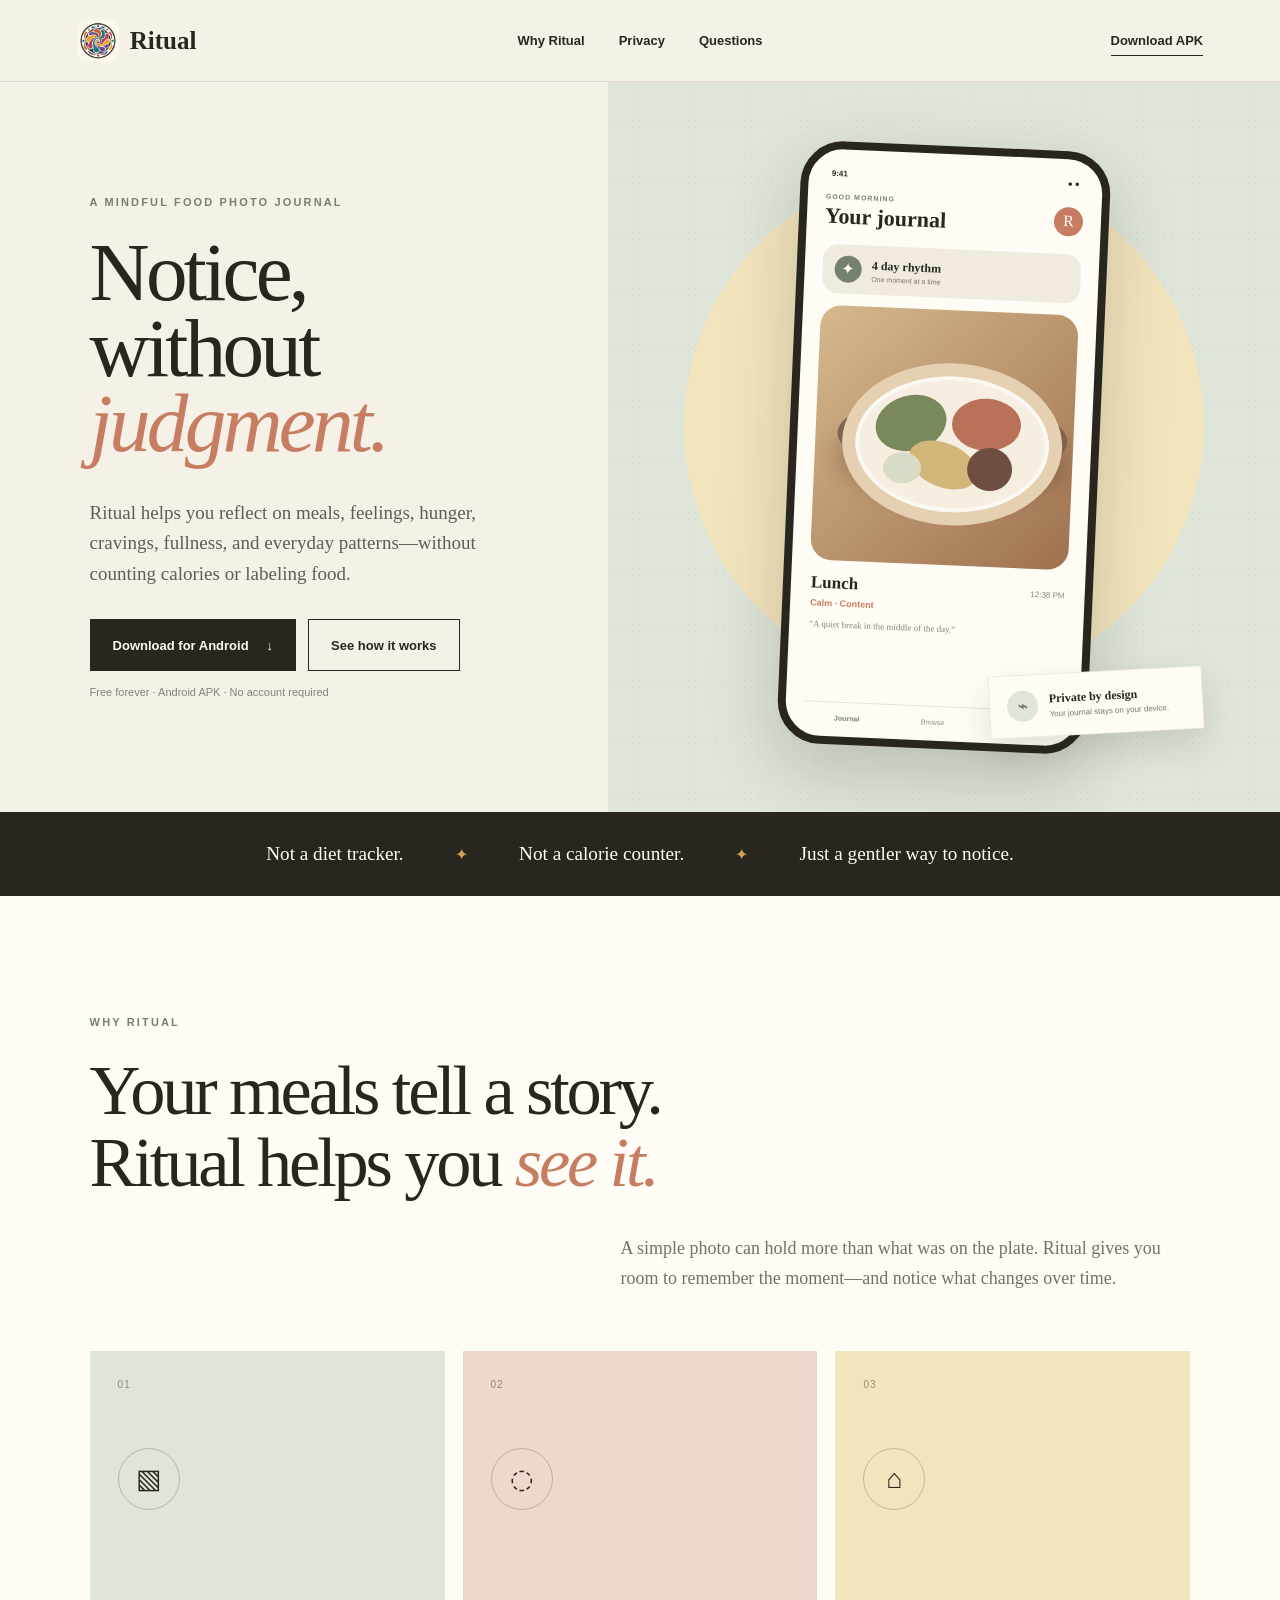
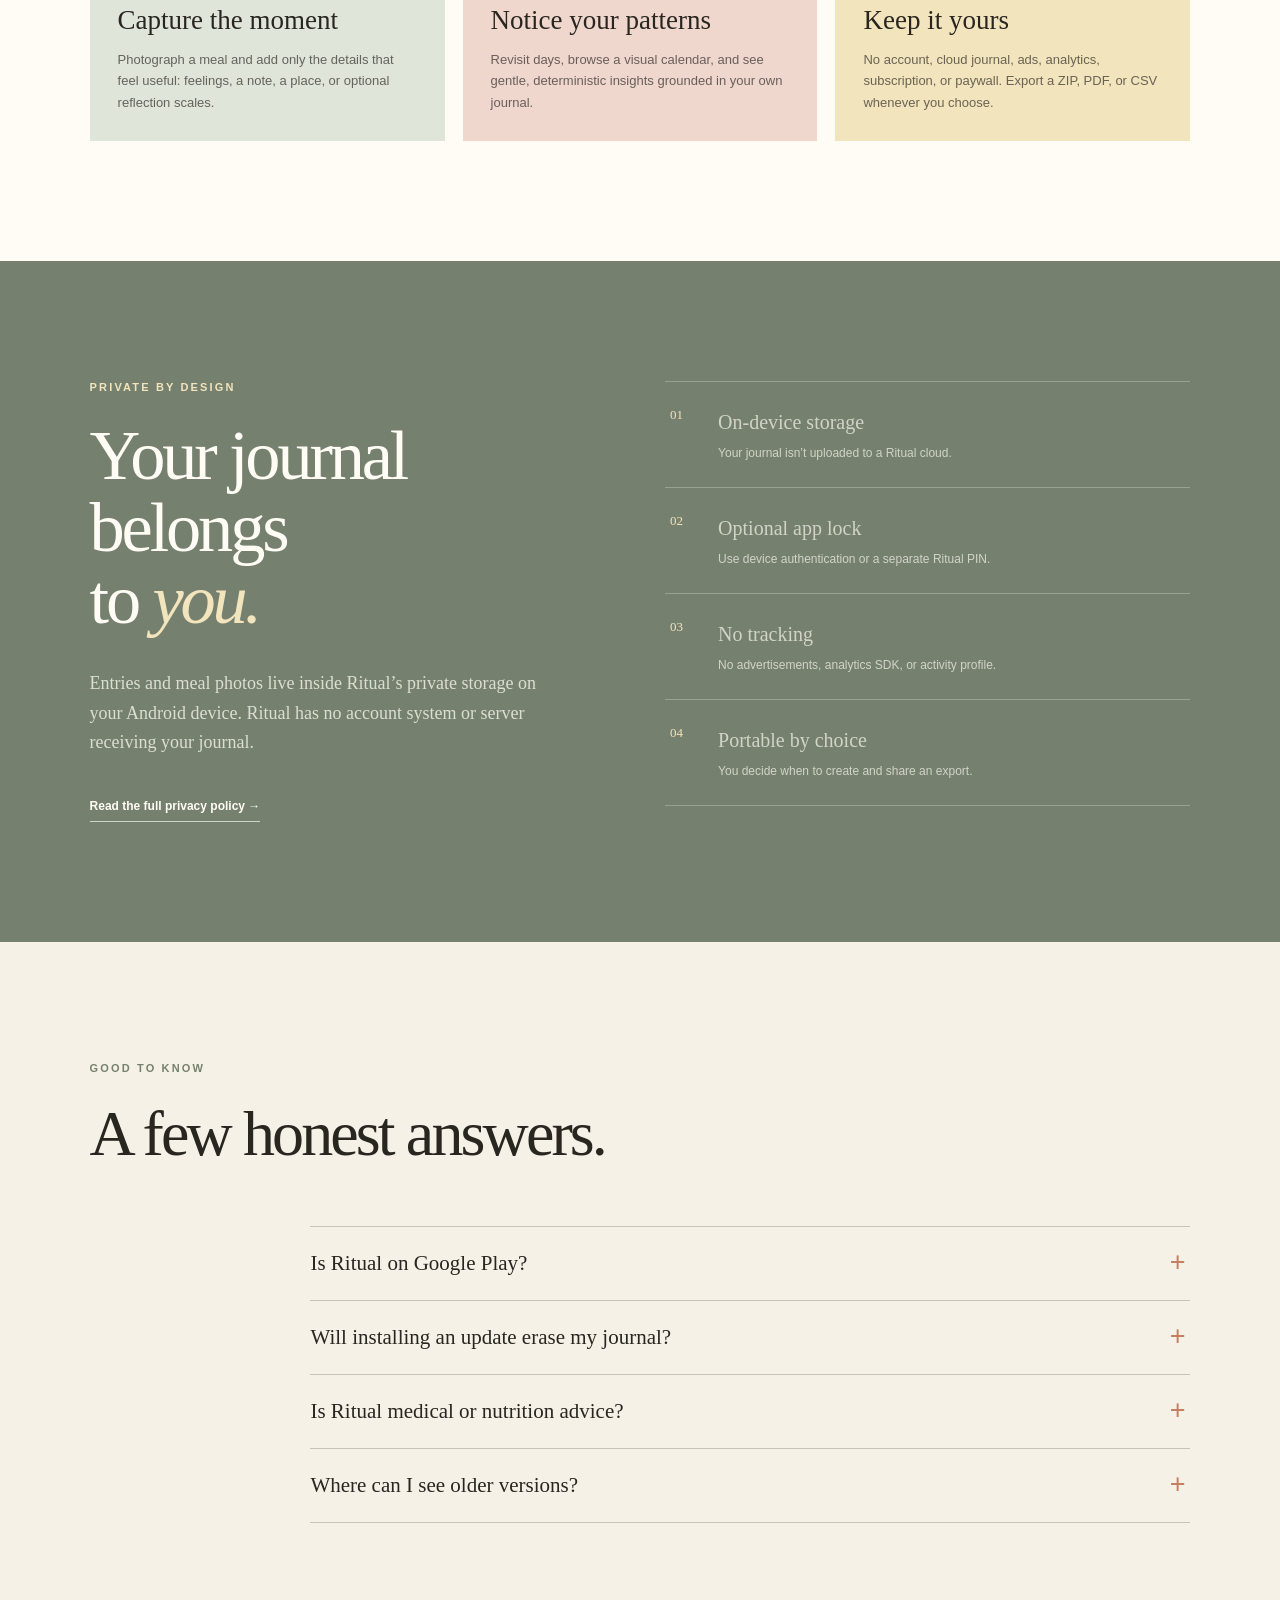
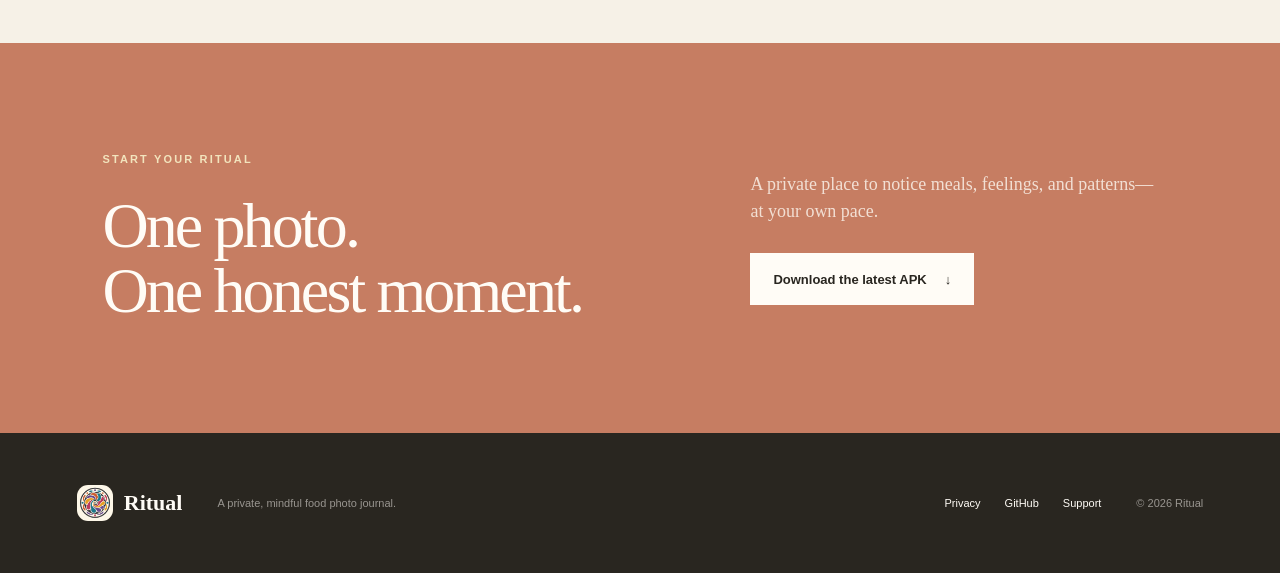
==== web/index.html @ 2315e770 "added wesbite - ok for now (could use some TLC). Also fixed github actions workflow for releases. We" ====
<!doctype html>
<html lang="en">
  <head>
    <meta charset="utf-8" />
    <meta name="viewport" content="width=device-width, initial-scale=1" />
    <meta name="theme-color" content="#f6f1e7" />
    <meta
      name="description"
      content="Ritual is a private, mindful food photo journal for Android. Notice meals, feelings, and patterns without calories or judgment."
    />
    <meta property="og:type" content="website" />
    <meta property="og:title" content="Ritual — Notice, without judgment" />
    <meta
      property="og:description"
      content="A private food photo journal for Android. Your journal stays on your device."
    />
    <meta property="og:url" content="https://ritualapp.nishkamk.com/" />
    <meta property="og:image" content="https://ritualapp.nishkamk.com/assets/ritual-social-card.png" />
    <meta property="og:image:width" content="1200" />
    <meta property="og:image:height" content="630" />
    <meta name="twitter:card" content="summary_large_image" />
    <link rel="canonical" href="https://ritualapp.nishkamk.com/" />
    <link rel="icon" href="assets/ritual-logo.png" />
    <link rel="stylesheet" href="styles.css" />
    <title>Ritual — A private food photo journal</title>
  </head>
  <body>
    <header class="site-header">
      <a class="brand" href="#top" aria-label="Ritual home">
        <img src="assets/ritual-logo.png" alt="" width="42" height="42" />
        <span>Ritual</span>
      </a>
      <nav aria-label="Main navigation">
        <a href="#why-ritual">Why Ritual</a>
        <a href="#privacy">Privacy</a>
        <a href="#questions">Questions</a>
      </nav>
      <a class="header-download" href="https://github.com/ScoutorcusA/ritual-app/releases/download/ritual-latest/ritual-latest.apk">Download APK</a>
    </header>

    <main id="top">
      <section class="hero">
        <div class="hero-copy">
          <p class="eyebrow">A mindful food photo journal</p>
          <h1>Notice, without<br /><em>judgment.</em></h1>
          <p class="hero-intro">
            Ritual helps you reflect on meals, feelings, hunger, cravings, fullness,
            and everyday patterns—without counting calories or labeling food.
          </p>
          <div class="hero-actions">
            <a class="button button-primary" href="https://github.com/ScoutorcusA/ritual-app/releases/download/ritual-latest/ritual-latest.apk">
              Download for Android <span aria-hidden="true">↓</span>
            </a>
            <a class="button button-secondary" href="#why-ritual">See how it works</a>
          </div>
          <p class="download-note">Free forever · Android APK · No account required</p>
        </div>

        <div class="hero-visual" aria-label="A preview of the Ritual food journal">
          <div class="sun-disc" aria-hidden="true"></div>
          <div class="phone">
            <div class="phone-top"><span>9:41</span><span>● ●</span></div>
            <div class="phone-heading">
              <div><small>GOOD MORNING</small><strong>Your journal</strong></div>
              <div class="avatar">R</div>
            </div>
            <div class="streak-card">
              <span class="leaf" aria-hidden="true">✦</span>
              <div><strong>4 day rhythm</strong><small>One moment at a time</small></div>
            </div>
            <div class="meal-photo" role="img" aria-label="A colorful bowl of food">
              <span class="bowl"></span>
              <span class="food food-one"></span>
              <span class="food food-two"></span>
              <span class="food food-three"></span>
              <span class="food food-four"></span>
              <span class="food food-five"></span>
            </div>
            <div class="entry-copy">
              <div><strong>Lunch</strong><span>12:38 PM</span></div>
              <p>Calm · Content</p>
              <small>“A quiet break in the middle of the day.”</small>
            </div>
            <div class="phone-tabs"><span>Journal</span><span>Browse</span><span>Insights</span></div>
          </div>
          <aside class="privacy-note">
            <span aria-hidden="true">⌁</span>
            <div><strong>Private by design</strong><small>Your journal stays on your device.</small></div>
          </aside>
        </div>
      </section>

      <section class="principle-strip" aria-label="Ritual principles">
        <p>Not a diet tracker.</p>
        <span aria-hidden="true">✦</span>
        <p>Not a calorie counter.</p>
        <span aria-hidden="true">✦</span>
        <p>Just a gentler way to notice.</p>
      </section>

      <section class="section story" id="why-ritual">
        <div class="section-heading">
          <p class="eyebrow">Why Ritual</p>
          <h2>Your meals tell a story.<br />Ritual helps you <em>see it.</em></h2>
        </div>
        <p class="section-lede">
          A simple photo can hold more than what was on the plate. Ritual gives you
          room to remember the moment—and notice what changes over time.
        </p>
        <div class="feature-grid">
          <article class="feature-card feature-sage">
            <span class="feature-number">01</span>
            <div class="feature-icon" aria-hidden="true">▧</div>
            <h3>Capture the moment</h3>
            <p>Photograph a meal and add only the details that feel useful: feelings, a note, a place, or optional reflection scales.</p>
          </article>
          <article class="feature-card feature-clay">
            <span class="feature-number">02</span>
            <div class="feature-icon" aria-hidden="true">◌</div>
            <h3>Notice your patterns</h3>
            <p>Revisit days, browse a visual calendar, and see gentle, deterministic insights grounded in your own journal.</p>
          </article>
          <article class="feature-card feature-honey">
            <span class="feature-number">03</span>
            <div class="feature-icon" aria-hidden="true">⌂</div>
            <h3>Keep it yours</h3>
            <p>No account, cloud journal, ads, analytics, subscription, or paywall. Export a ZIP, PDF, or CSV whenever you choose.</p>
          </article>
        </div>
      </section>

      <section class="section privacy" id="privacy">
        <div class="privacy-copy">
          <p class="eyebrow">Private by design</p>
          <h2>Your journal belongs<br />to <em>you.</em></h2>
          <p>
            Entries and meal photos live inside Ritual’s private storage on your
            Android device. Ritual has no account system or server receiving your journal.
          </p>
          <a class="text-link" href="privacy/">Read the full privacy policy <span aria-hidden="true">→</span></a>
        </div>
        <div class="privacy-list">
          <div><span aria-hidden="true">01</span><p><strong>On-device storage</strong>Your journal isn’t uploaded to a Ritual cloud.</p></div>
          <div><span aria-hidden="true">02</span><p><strong>Optional app lock</strong>Use device authentication or a separate Ritual PIN.</p></div>
          <div><span aria-hidden="true">03</span><p><strong>No tracking</strong>No advertisements, analytics SDK, or activity profile.</p></div>
          <div><span aria-hidden="true">04</span><p><strong>Portable by choice</strong>You decide when to create and share an export.</p></div>
        </div>
      </section>

      <section class="section questions" id="questions">
        <div class="section-heading compact">
          <p class="eyebrow">Good to know</p>
          <h2>A few honest answers.</h2>
        </div>
        <div class="faq-list">
          <details>
            <summary>Is Ritual on Google Play?</summary>
            <p>Not yet. Ritual is in active development and currently installs as an Android APK. Your phone may ask you to allow installation from your browser or file manager.</p>
          </details>
          <details>
            <summary>Will installing an update erase my journal?</summary>
            <p>No, as long as the APK is signed with the same Ritual signing key and has a newer build number. Exporting a ZIP before an update is still a sensible backup.</p>
          </details>
          <details>
            <summary>Is Ritual medical or nutrition advice?</summary>
            <p>No. Ritual is a personal reflection tool, not a medical device, and its summaries are not medical advice.</p>
          </details>
          <details>
            <summary>Where can I see older versions?</summary>
            <p>Permanent versioned builds are kept on the <a href="https://github.com/ScoutorcusA/ritual-app/releases">GitHub releases page</a>. The main download button always points to the newest build.</p>
          </details>
        </div>
      </section>

      <section class="download-panel">
        <div>
          <p class="eyebrow">Start your Ritual</p>
          <h2>One photo.<br />One honest moment.</h2>
        </div>
        <div>
          <p>A private place to notice meals, feelings, and patterns—at your own pace.</p>
          <a class="button button-light" href="https://github.com/ScoutorcusA/ritual-app/releases/download/ritual-latest/ritual-latest.apk">Download the latest APK <span aria-hidden="true">↓</span></a>
        </div>
      </section>
    </main>

    <footer>
      <a class="brand" href="#top"><img src="assets/ritual-logo.png" alt="" width="36" height="36" /><span>Ritual</span></a>
      <p>A private, mindful food photo journal.</p>
      <div><a href="privacy/">Privacy</a><a href="https://github.com/ScoutorcusA/ritual-app">GitHub</a><a href="https://github.com/ScoutorcusA/ritual-app/issues">Support</a></div>
      <small>© <span id="year">2026</span> Ritual</small>
    </footer>

    <script src="script.js"></script>
  </body>
</html>
---- web/styles.css ----
:root {
  color-scheme: light;
  --cream: #f6f1e7;
  --paper: #fffcf6;
  --ink: #292620;
  --sage: #75816e;
  --sage-light: #dfe5d8;
  --clay: #c67d62;
  --clay-light: #efd7ce;
  --honey: #d2a24d;
  --honey-light: #f2e4bd;
  --mist: #e7e2d8;
  --serif: Georgia, "Times New Roman", serif;
  --sans: Inter, ui-sans-serif, -apple-system, BlinkMacSystemFont, "Segoe UI", sans-serif;
}

* { box-sizing: border-box; }
html { scroll-behavior: smooth; }
body { margin: 0; color: var(--ink); background: var(--cream); font-family: var(--sans); -webkit-font-smoothing: antialiased; }
a { color: inherit; text-decoration: none; }
img { display: block; max-width: 100%; }
button, summary { font: inherit; }

.site-header { height: 82px; padding: 0 clamp(24px, 6vw, 92px); display: grid; grid-template-columns: 1fr auto 1fr; align-items: center; border-bottom: 1px solid rgba(41, 38, 32, .12); position: relative; z-index: 5; }
.brand { display: inline-flex; align-items: center; gap: 11px; font-family: var(--serif); font-weight: 700; font-size: 25px; width: fit-content; }
.brand img { border-radius: 11px; }
nav { display: flex; align-items: center; gap: 34px; font-size: 13px; font-weight: 650; }
nav a, footer a, .text-link { transition: opacity .2s ease; }
nav a:hover, footer a:hover, .text-link:hover { opacity: .58; }
.header-download { justify-self: end; border-bottom: 1px solid var(--ink); padding: 7px 0; font-size: 13px; font-weight: 750; }

.hero { min-height: 730px; display: grid; grid-template-columns: minmax(0, .95fr) minmax(440px, 1.05fr); align-items: center; overflow: hidden; }
.hero-copy { padding: 85px clamp(30px, 7vw, 108px); }
.eyebrow { margin: 0 0 26px; color: var(--sage); font-size: 11px; line-height: 1.2; font-weight: 800; letter-spacing: 2.15px; text-transform: uppercase; }
h1, h2 { font-family: var(--serif); font-weight: 400; letter-spacing: -.045em; margin: 0; }
h1 { max-width: 650px; font-size: clamp(66px, 6.5vw, 104px); line-height: .91; }
h1 em, h2 em { color: var(--clay); font-weight: 400; }
.hero-intro { max-width: 565px; margin: 36px 0 30px; color: rgba(41, 38, 32, .73); font-family: var(--serif); font-size: 19px; line-height: 1.6; }
.hero-actions { display: flex; gap: 12px; flex-wrap: wrap; }
.button { min-height: 52px; padding: 0 22px; border: 1px solid var(--ink); display: inline-flex; align-items: center; justify-content: center; gap: 18px; font-size: 13px; font-weight: 750; transition: transform .2s ease, background .2s ease; }
.button:hover { transform: translateY(-2px); }
.button-primary { background: var(--ink); color: var(--paper); }
.button-secondary { background: transparent; }
.download-note { margin: 15px 0 0; color: rgba(41, 38, 32, .55); font-size: 11px; }

.hero-visual { min-height: 730px; height: 100%; position: relative; display: grid; place-items: center; background: var(--sage-light); overflow: hidden; }
.hero-visual::before { content: ""; position: absolute; inset: 0; opacity: .2; background-image: radial-gradient(rgba(41,38,32,.4) .55px, transparent .7px); background-size: 7px 7px; }
.sun-disc { position: absolute; width: 520px; aspect-ratio: 1; border-radius: 50%; background: var(--honey-light); top: 84px; left: 50%; transform: translateX(-50%); }
.phone { position: relative; z-index: 1; width: 310px; min-height: 603px; background: var(--paper); border: 8px solid var(--ink); border-radius: 43px; padding: 20px 18px 18px; box-shadow: 0 25px 70px rgba(41,38,32,.2); transform: rotate(2.5deg); }
.phone-top { display: flex; justify-content: space-between; padding: 0 5px 15px; font-size: 8px; font-weight: 800; }
.phone-heading { display: flex; align-items: center; justify-content: space-between; }
.phone-heading small { display: block; color: var(--sage); font-size: 7px; font-weight: 800; letter-spacing: 1px; }
.phone-heading strong { display: block; margin-top: 3px; font-family: var(--serif); font-size: 22px; }
.avatar { width: 29px; height: 29px; display: grid; place-items: center; border-radius: 50%; color: var(--paper); background: var(--clay); font-family: var(--serif); }
.streak-card { margin: 15px 0 12px; padding: 11px 12px; display: flex; gap: 10px; align-items: center; border-radius: 15px; background: #f0eadf; }
.streak-card .leaf { width: 27px; height: 27px; display: grid; place-items: center; color: var(--paper); background: var(--sage); border-radius: 50%; }
.streak-card strong, .streak-card small { display: block; }
.streak-card strong { font-family: var(--serif); font-size: 12px; }
.streak-card small { margin-top: 2px; color: rgba(41,38,32,.6); font-size: 7px; }
.meal-photo { height: 255px; position: relative; overflow: hidden; border-radius: 21px; background: linear-gradient(135deg, #d6b98d, #9f714f); }
.meal-photo::before { content: ""; position: absolute; width: 230px; height: 80px; left: 22px; top: 87px; border-radius: 50%; box-shadow: 0 22px 22px rgba(62,34,22,.28); background: #7f634d; }
.bowl { position: absolute; width: 220px; height: 162px; left: 27px; top: 53px; border-radius: 50%; background: #f6eee0; border: 13px solid #e5d1b2; box-shadow: inset 0 0 0 4px rgba(255,255,255,.6); }
.food { position: absolute; z-index: 2; border-radius: 50%; filter: saturate(.8); }
.food-one { width: 72px; height: 55px; left: 59px; top: 87px; background: #778b51; transform: rotate(-18deg); }
.food-two { width: 69px; height: 52px; left: 136px; top: 87px; background: #c86e4f; }
.food-three { width: 72px; height: 44px; left: 93px; top: 133px; background: #d9b66a; transform: rotate(20deg); }
.food-four { width: 45px; height: 43px; left: 153px; top: 136px; background: #744d3e; }
.food-five { width: 38px; height: 31px; left: 69px; top: 144px; background: #d8dcc1; }
.entry-copy { padding: 13px 2px; }
.entry-copy div { display: flex; justify-content: space-between; align-items: baseline; }
.entry-copy strong { font-family: var(--serif); font-size: 17px; }
.entry-copy span, .entry-copy small { color: rgba(41,38,32,.56); font-size: 8px; }
.entry-copy p { margin: 5px 0; color: var(--clay); font-size: 9px; font-weight: 700; }
.entry-copy small { font-family: var(--serif); font-size: 9px; }
.phone-tabs { position: absolute; bottom: 15px; left: 18px; right: 18px; padding-top: 12px; display: flex; justify-content: space-around; border-top: 1px solid var(--mist); color: rgba(41,38,32,.52); font-size: 7px; }
.phone-tabs span:first-child { color: var(--sage); font-weight: 800; }
.privacy-note { position: absolute; z-index: 2; right: clamp(16px, 6vw, 100px); bottom: 78px; width: 214px; padding: 15px 17px; display: flex; align-items: center; gap: 11px; background: var(--paper); border: 1px solid rgba(41,38,32,.08); box-shadow: 0 15px 34px rgba(41,38,32,.13); transform: rotate(-3deg); }
.privacy-note > span { width: 31px; height: 31px; display: grid; place-items: center; border-radius: 50%; background: var(--sage-light); color: var(--sage); font-weight: 900; }
.privacy-note strong, .privacy-note small { display: block; }
.privacy-note strong { font-family: var(--serif); font-size: 12px; }
.privacy-note small { margin-top: 3px; color: rgba(41,38,32,.62); font-size: 8px; }

.principle-strip { min-height: 84px; padding: 18px 5vw; display: flex; align-items: center; justify-content: center; gap: clamp(18px, 4vw, 62px); background: var(--ink); color: var(--paper); text-align: center; }
.principle-strip p { margin: 0; font-family: var(--serif); font-size: clamp(15px, 1.5vw, 21px); }
.principle-strip span { color: var(--honey); }
.section { padding: 120px clamp(24px, 7vw, 110px); }
.story { background: var(--paper); }
.section-heading { max-width: 890px; }
h2 { font-size: clamp(48px, 5.5vw, 79px); line-height: 1.02; }
.section-lede { max-width: 570px; margin: 35px 0 58px auto; color: rgba(41,38,32,.65); font-family: var(--serif); font-size: 18px; line-height: 1.65; }
.feature-grid { display: grid; grid-template-columns: repeat(3, 1fr); gap: 18px; }
.feature-card { min-height: 390px; padding: 28px; display: flex; flex-direction: column; position: relative; }
.feature-sage { background: var(--sage-light); }
.feature-clay { background: var(--clay-light); }
.feature-honey { background: var(--honey-light); }
.feature-number { color: rgba(41,38,32,.45); font-size: 10px; letter-spacing: 1px; }
.feature-icon { width: 62px; height: 62px; margin: 58px 0 auto; display: grid; place-items: center; border: 1px solid rgba(41,38,32,.24); border-radius: 50%; font-family: var(--serif); font-size: 27px; }
.feature-card h3 { margin: 35px 0 13px; font-family: var(--serif); font-size: 27px; font-weight: 400; }
.feature-card p { margin: 0; color: rgba(41,38,32,.68); font-size: 13px; line-height: 1.65; }

.privacy { display: grid; grid-template-columns: .92fr 1.08fr; gap: clamp(60px, 10vw, 160px); align-items: start; background: var(--sage); color: var(--paper); }
.privacy .eyebrow { color: var(--honey-light); }
.privacy h2 em { color: var(--honey-light); }
.privacy-copy > p:not(.eyebrow) { max-width: 490px; margin: 33px 0; color: rgba(255,252,246,.75); font-family: var(--serif); font-size: 18px; line-height: 1.65; }
.text-link { display: inline-block; border-bottom: 1px solid rgba(255,255,255,.65); padding: 8px 0; font-size: 12px; font-weight: 750; }
.privacy-list { border-top: 1px solid rgba(255,255,255,.25); }
.privacy-list > div { padding: 25px 5px; display: grid; grid-template-columns: 48px 1fr; border-bottom: 1px solid rgba(255,255,255,.25); }
.privacy-list span { color: var(--honey-light); font-family: var(--serif); font-size: 13px; }
.privacy-list p, .privacy-list strong { margin: 0; display: block; }
.privacy-list strong { margin-bottom: 7px; font-family: var(--serif); font-size: 20px; font-weight: 400; }
.privacy-list p { color: rgba(255,252,246,.67); font-size: 12px; line-height: 1.5; }

.questions { background: var(--cream); }
.compact h2 { font-size: clamp(48px, 5vw, 68px); }
.faq-list { max-width: 880px; margin: 60px 0 0 auto; border-top: 1px solid rgba(41,38,32,.22); }
details { border-bottom: 1px solid rgba(41,38,32,.22); }
summary { padding: 24px 42px 24px 0; position: relative; list-style: none; cursor: pointer; font-family: var(--serif); font-size: 21px; }
summary::-webkit-details-marker { display: none; }
summary::after { content: "+"; position: absolute; right: 5px; top: 20px; color: var(--clay); font-family: var(--sans); font-size: 27px; font-weight: 300; }
details[open] summary::after { content: "−"; }
details p { max-width: 720px; margin: -7px 0 25px; color: rgba(41,38,32,.66); font-size: 14px; line-height: 1.7; }
details p a { border-bottom: 1px solid currentColor; }
.download-panel { min-height: 390px; padding: 80px clamp(24px, 8vw, 125px); display: grid; grid-template-columns: 1.15fr .85fr; align-items: center; gap: 70px; background: var(--clay); color: var(--paper); }
.download-panel .eyebrow { color: var(--honey-light); }
.download-panel h2 { font-size: clamp(50px, 5vw, 73px); }
.download-panel > div:last-child p { max-width: 410px; margin: 0 0 28px; color: rgba(255,252,246,.77); font-family: var(--serif); font-size: 18px; line-height: 1.5; }
.button-light { color: var(--ink); background: var(--paper); border-color: var(--paper); }
footer { min-height: 140px; padding: 38px clamp(24px, 6vw, 92px); display: grid; grid-template-columns: auto 1fr auto auto; gap: 35px; align-items: center; background: var(--ink); color: var(--paper); }
footer .brand { font-size: 22px; }
footer p, footer small { color: rgba(255,252,246,.52); font-size: 11px; }
footer > div { display: flex; gap: 24px; font-size: 11px; }

.legal-main { background: var(--paper); }
.legal-hero { padding: 95px clamp(24px, 12vw, 190px) 70px; background: var(--sage-light); }
.legal-hero h1 { max-width: 850px; font-size: clamp(56px, 7vw, 92px); }
.legal-hero p:last-child { max-width: 650px; margin: 28px 0 0; font-family: var(--serif); font-size: 18px; line-height: 1.6; color: rgba(41,38,32,.67); }
.legal-content { max-width: 870px; margin: 0 auto; padding: 85px 24px 120px; }
.legal-summary { margin-bottom: 55px; padding: 28px; border-left: 4px solid var(--sage); background: var(--cream); font-family: var(--serif); font-size: 20px; line-height: 1.55; }
.legal-content section { margin: 0 0 42px; }
.legal-content h2 { margin-bottom: 14px; font-family: var(--serif); font-size: 30px; letter-spacing: -.02em; }
.legal-content p, .legal-content li { color: rgba(41,38,32,.75); font-size: 14px; line-height: 1.75; }
.legal-content a { border-bottom: 1px solid currentColor; }
.legal-content li + li { margin-top: 7px; }

@media (max-width: 980px) {
  .site-header { grid-template-columns: 1fr auto; }
  nav { display: none; }
  .hero { grid-template-columns: 1fr; }
  .hero-copy { padding-top: 75px; padding-bottom: 75px; }
  .hero-visual { min-height: 680px; }
  .feature-grid { grid-template-columns: 1fr; }
  .feature-card { min-height: 290px; }
  .feature-icon { margin-top: 35px; }
  .privacy { grid-template-columns: 1fr; }
  .download-panel { grid-template-columns: 1fr; }
  footer { grid-template-columns: 1fr 1fr; }
  footer > div, footer small { justify-self: end; }
}

@media (max-width: 620px) {
  .site-header { height: 70px; padding: 0 18px; }
  .site-header .brand { font-size: 21px; }
  .site-header .brand img { width: 35px; height: 35px; }
  .header-download { font-size: 12px; }
  .hero-copy { padding: 68px 22px 62px; }
  h1 { font-size: 61px; }
  .hero-intro { font-size: 17px; }
  .hero-actions { flex-direction: column; }
  .button { width: 100%; }
  .hero-visual { min-height: 625px; }
  .phone { width: 282px; transform: rotate(1deg) scale(.92); }
  .privacy-note { right: 8px; bottom: 32px; }
  .principle-strip { padding: 24px 12px; gap: 10px; flex-wrap: wrap; }
  .principle-strip p { flex: 1 1 38%; font-size: 14px; }
  .principle-strip p:last-child { flex-basis: 100%; }
  .section { padding: 85px 22px; }
  h2 { font-size: 48px; }
  .section-lede { margin-top: 28px; }
  .feature-card { min-height: 340px; }
  .privacy { gap: 55px; }
  .download-panel { padding: 75px 22px; gap: 40px; }
  footer { padding: 42px 22px; grid-template-columns: 1fr; gap: 18px; }
  footer > div, footer small { justify-self: start; }
  .legal-hero { padding-top: 70px; }
}

@media (prefers-reduced-motion: reduce) {
  html { scroll-behavior: auto; }
  *, *::before, *::after { transition-duration: .01ms !important; }
}
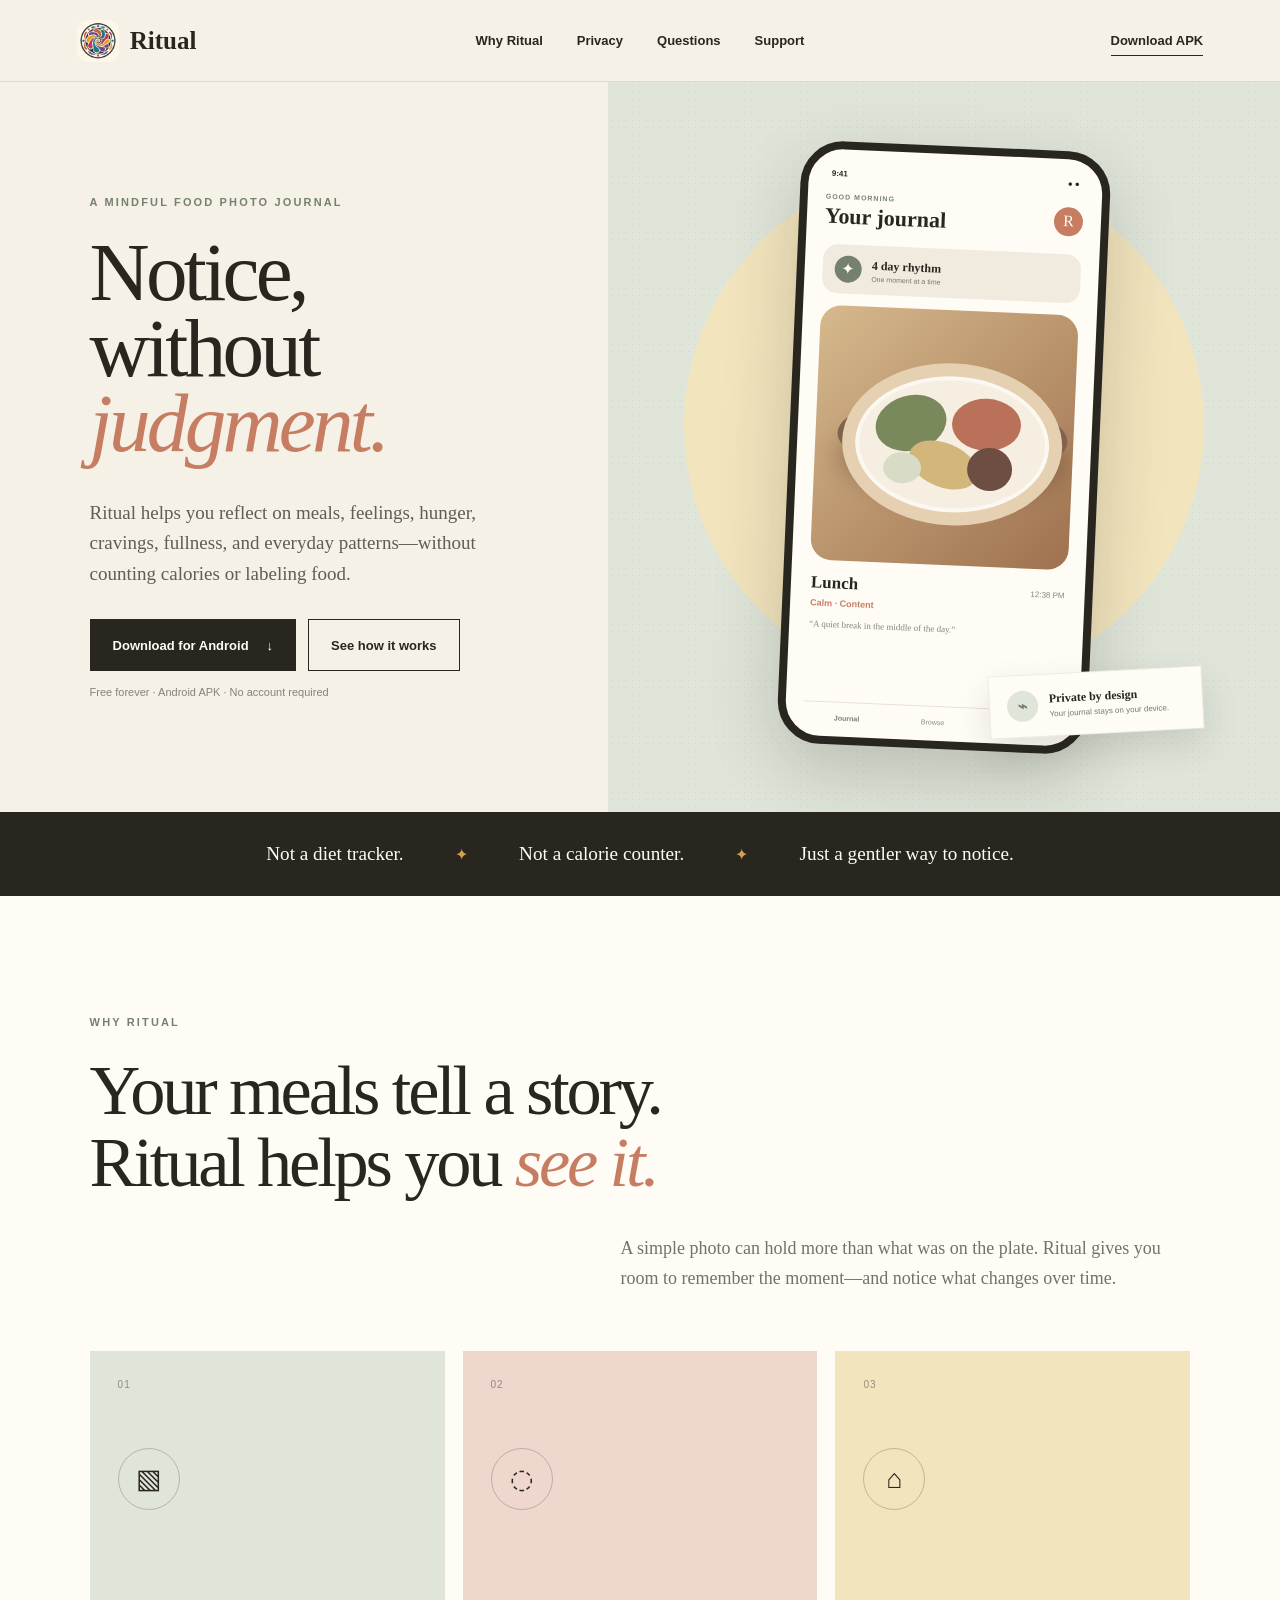
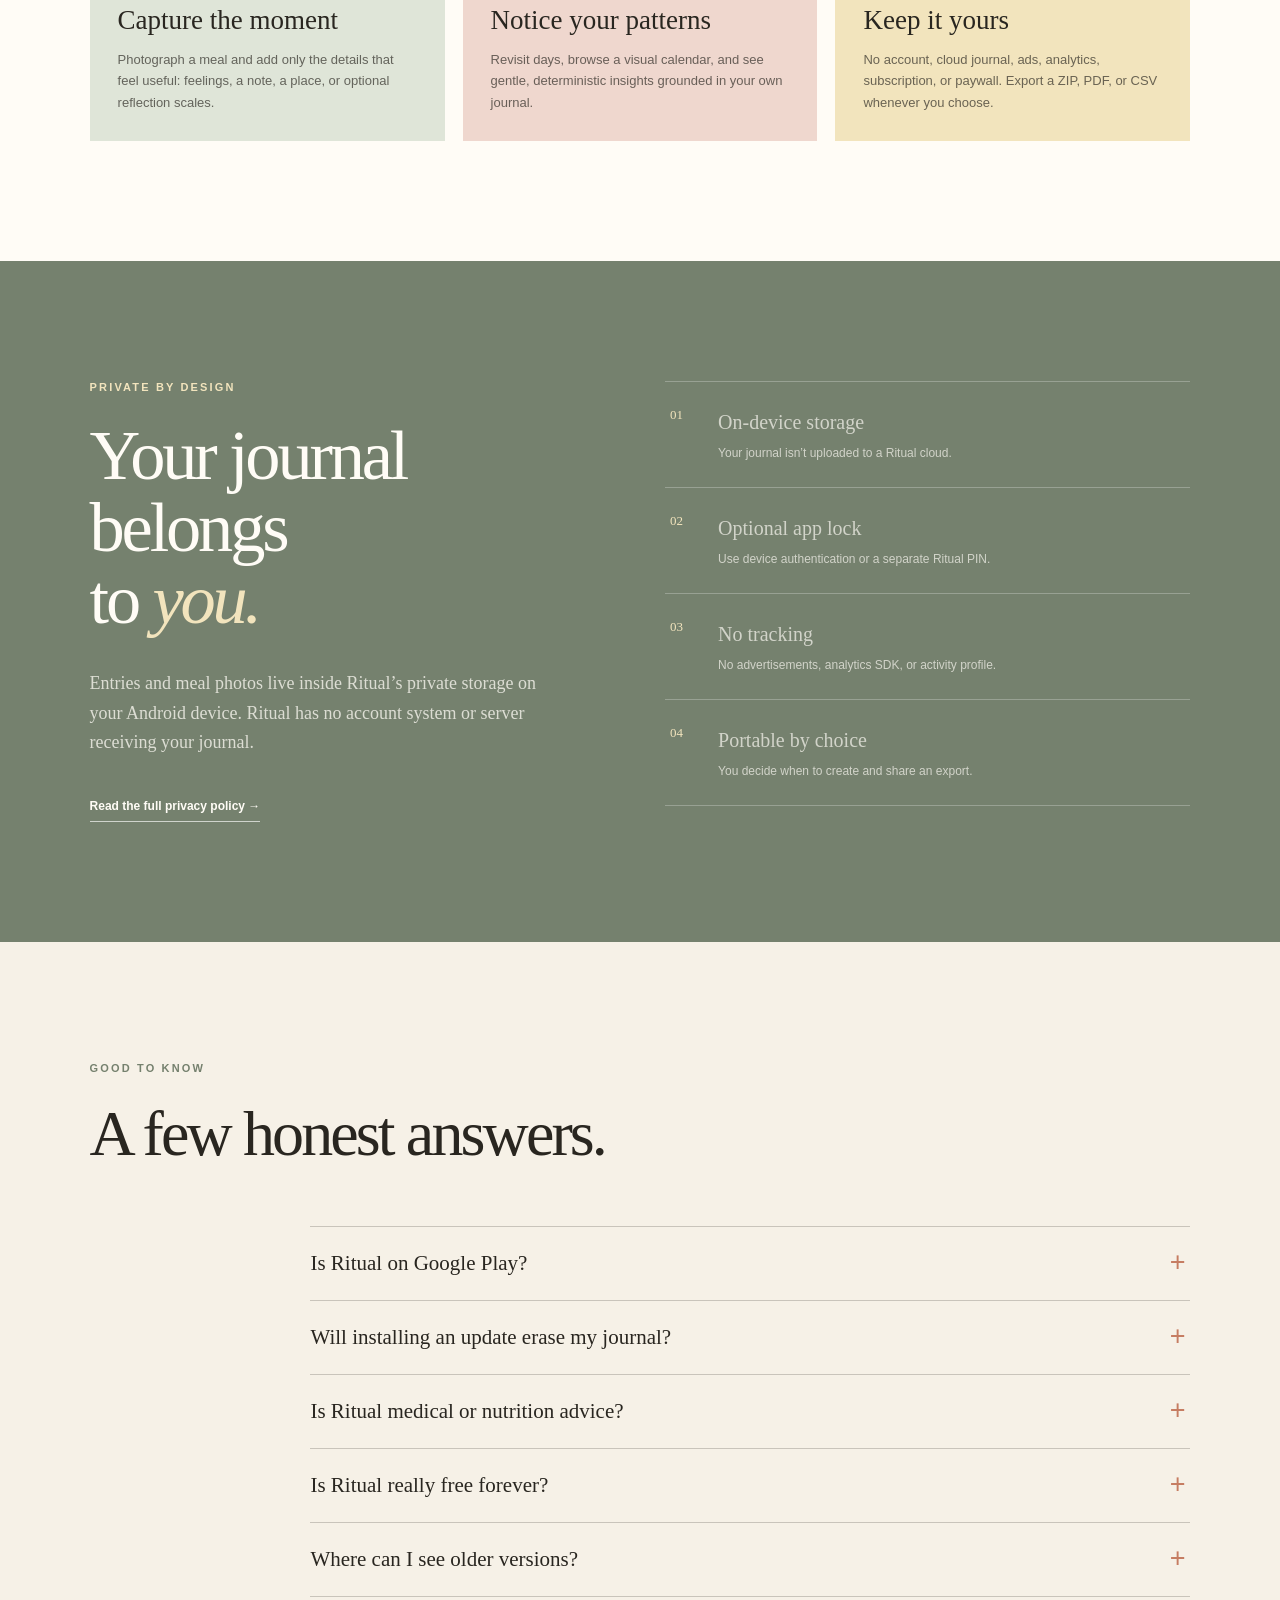
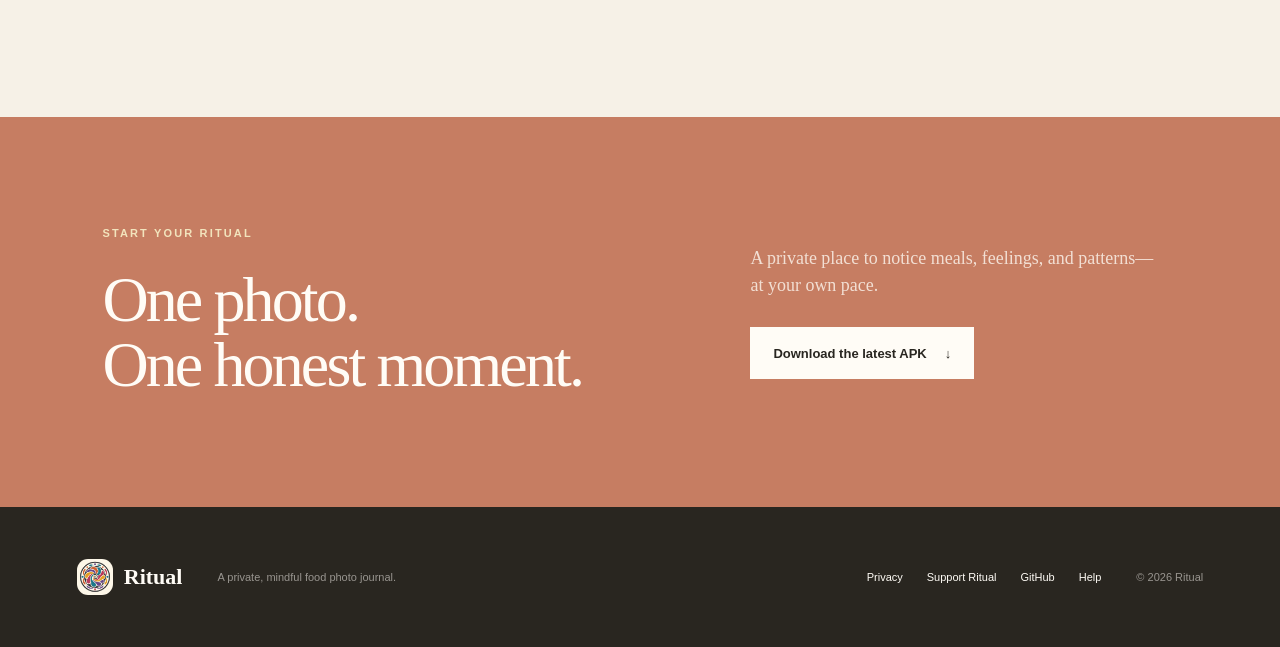
==== commit 21d2b50c: "licenses, privacy policy and and other important stuff" ====
--- a/web/index.html
+++ b/web/index.html
@@ -34,6 +34,7 @@
         <a href="#why-ritual">Why Ritual</a>
         <a href="#privacy">Privacy</a>
         <a href="#questions">Questions</a>
+        <a href="support/">Support</a>
       </nav>
       <a class="header-download" href="https://github.com/ScoutorcusA/ritual-app/releases/download/ritual-latest/ritual-latest.apk">Download APK</a>
     </header>
@@ -166,6 +167,10 @@
             <p>No. Ritual is a personal reflection tool, not a medical device, and its summaries are not medical advice.</p>
           </details>
           <details>
+            <summary>Is Ritual really free forever?</summary>
+            <p>Yes. Every feature is available without payment. Optional sponsorship supports continued development but never unlocks features, status, or special access.</p>
+          </details>
+          <details>
             <summary>Where can I see older versions?</summary>
             <p>Permanent versioned builds are kept on the <a href="https://github.com/ScoutorcusA/ritual-app/releases">GitHub releases page</a>. The main download button always points to the newest build.</p>
           </details>
@@ -187,7 +192,7 @@
     <footer>
       <a class="brand" href="#top"><img src="assets/ritual-logo.png" alt="" width="36" height="36" /><span>Ritual</span></a>
       <p>A private, mindful food photo journal.</p>
-      <div><a href="privacy/">Privacy</a><a href="https://github.com/ScoutorcusA/ritual-app">GitHub</a><a href="https://github.com/ScoutorcusA/ritual-app/issues">Support</a></div>
+      <div><a href="privacy/">Privacy</a><a href="support/">Support Ritual</a><a href="https://github.com/ScoutorcusA/ritual-app">GitHub</a><a href="https://github.com/ScoutorcusA/ritual-app/issues">Help</a></div>
       <small>© <span id="year">2026</span> Ritual</small>
     </footer>
 
--- a/web/styles.css
+++ b/web/styles.css
@@ -142,6 +142,32 @@
 .legal-content a { border-bottom: 1px solid currentColor; }
 .legal-content li + li { margin-top: 7px; }
 
+.support-main { background: var(--paper); }
+.support-hero { min-height: 590px; padding: 105px clamp(24px, 8vw, 125px); display: grid; grid-template-columns: 1.05fr .95fr; align-items: center; gap: clamp(55px, 10vw, 150px); background: var(--clay-light); }
+.support-hero h1 { font-size: clamp(62px, 7vw, 96px); }
+.support-intro > p { max-width: 510px; margin: 0 0 30px; color: rgba(41,38,32,.72); font-family: var(--serif); font-size: 20px; line-height: 1.65; }
+.support-intro .button { width: fit-content; }
+.support-intro small { display: block; margin-top: 13px; color: rgba(41,38,32,.55); font-size: 10px; }
+.support-promises { padding: 120px clamp(24px, 7vw, 110px); }
+.promise-grid { margin-top: 70px; display: grid; grid-template-columns: repeat(3, 1fr); border-top: 1px solid rgba(41,38,32,.2); border-bottom: 1px solid rgba(41,38,32,.2); }
+.promise-grid article { min-height: 290px; padding: 30px; border-right: 1px solid rgba(41,38,32,.2); }
+.promise-grid article:last-child { border-right: 0; }
+.promise-grid span { color: var(--clay); font-family: var(--serif); font-size: 13px; }
+.promise-grid h3 { margin: 85px 0 15px; font-family: var(--serif); font-size: 25px; font-weight: 400; }
+.promise-grid p { margin: 0; color: rgba(41,38,32,.65); font-size: 13px; line-height: 1.65; }
+.support-uses { padding: 110px clamp(24px, 8vw, 125px); display: grid; grid-template-columns: 1fr 1fr; align-items: center; gap: clamp(60px, 10vw, 150px); background: var(--sage); color: var(--paper); }
+.support-uses .eyebrow { color: var(--honey-light); }
+.support-uses h2 em { color: var(--honey-light); }
+.support-uses ul { margin: 0; padding: 0; list-style: none; border-top: 1px solid rgba(255,255,255,.28); }
+.support-uses li { padding: 22px 2px; display: flex; gap: 14px; border-bottom: 1px solid rgba(255,255,255,.28); color: rgba(255,252,246,.78); font-family: var(--serif); font-size: 17px; line-height: 1.45; }
+.support-uses li span { color: var(--honey-light); }
+.support-disclosure { max-width: 930px; margin: 0 auto; padding: 100px 24px 120px; }
+.support-disclosure h2 { font-size: clamp(42px, 5vw, 62px); }
+.support-disclosure > p { margin: 30px 0 35px; color: rgba(41,38,32,.68); font-family: var(--serif); font-size: 18px; line-height: 1.7; }
+.support-disclosure > p a { border-bottom: 1px solid currentColor; }
+.support-disclosure > div { display: flex; gap: 35px; flex-wrap: wrap; }
+.support-disclosure .text-link { border-color: rgba(41,38,32,.5); }
+
 @media (max-width: 980px) {
   .site-header { grid-template-columns: 1fr auto; }
   nav { display: none; }
@@ -153,6 +179,11 @@
   .feature-icon { margin-top: 35px; }
   .privacy { grid-template-columns: 1fr; }
   .download-panel { grid-template-columns: 1fr; }
+  .support-hero, .support-uses { grid-template-columns: 1fr; }
+  .promise-grid { grid-template-columns: 1fr; }
+  .promise-grid article { min-height: 240px; border-right: 0; border-bottom: 1px solid rgba(41,38,32,.2); }
+  .promise-grid article:last-child { border-bottom: 0; }
+  .promise-grid h3 { margin-top: 60px; }
   footer { grid-template-columns: 1fr 1fr; }
   footer > div, footer small { justify-self: end; }
 }
@@ -182,6 +213,12 @@
   footer { padding: 42px 22px; grid-template-columns: 1fr; gap: 18px; }
   footer > div, footer small { justify-self: start; }
   .legal-hero { padding-top: 70px; }
+  .support-hero { padding: 78px 22px; gap: 45px; }
+  .support-hero h1 { font-size: 58px; }
+  .support-intro .button { width: 100%; }
+  .support-promises, .support-uses { padding: 85px 22px; }
+  .promise-grid { margin-top: 50px; }
+  .promise-grid article { min-height: 260px; padding: 25px 5px; }
 }
 
 @media (prefers-reduced-motion: reduce) {
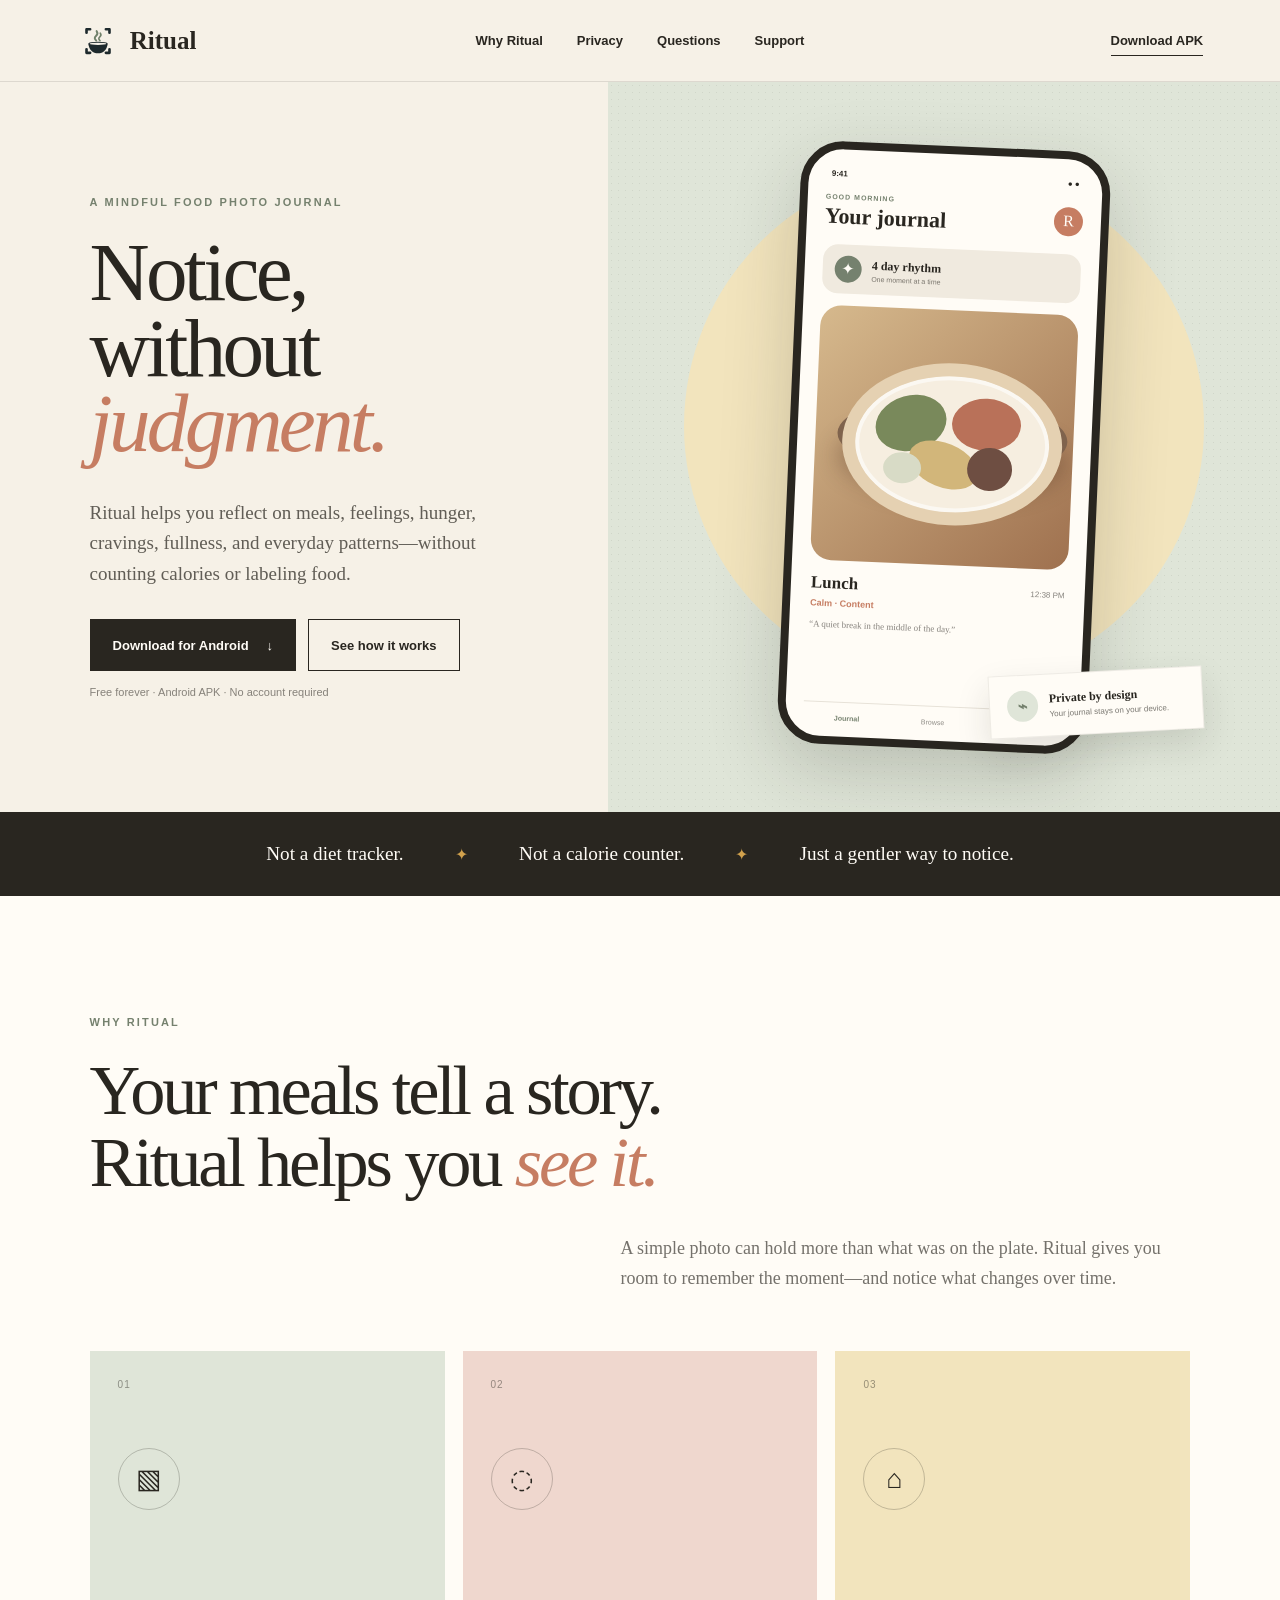
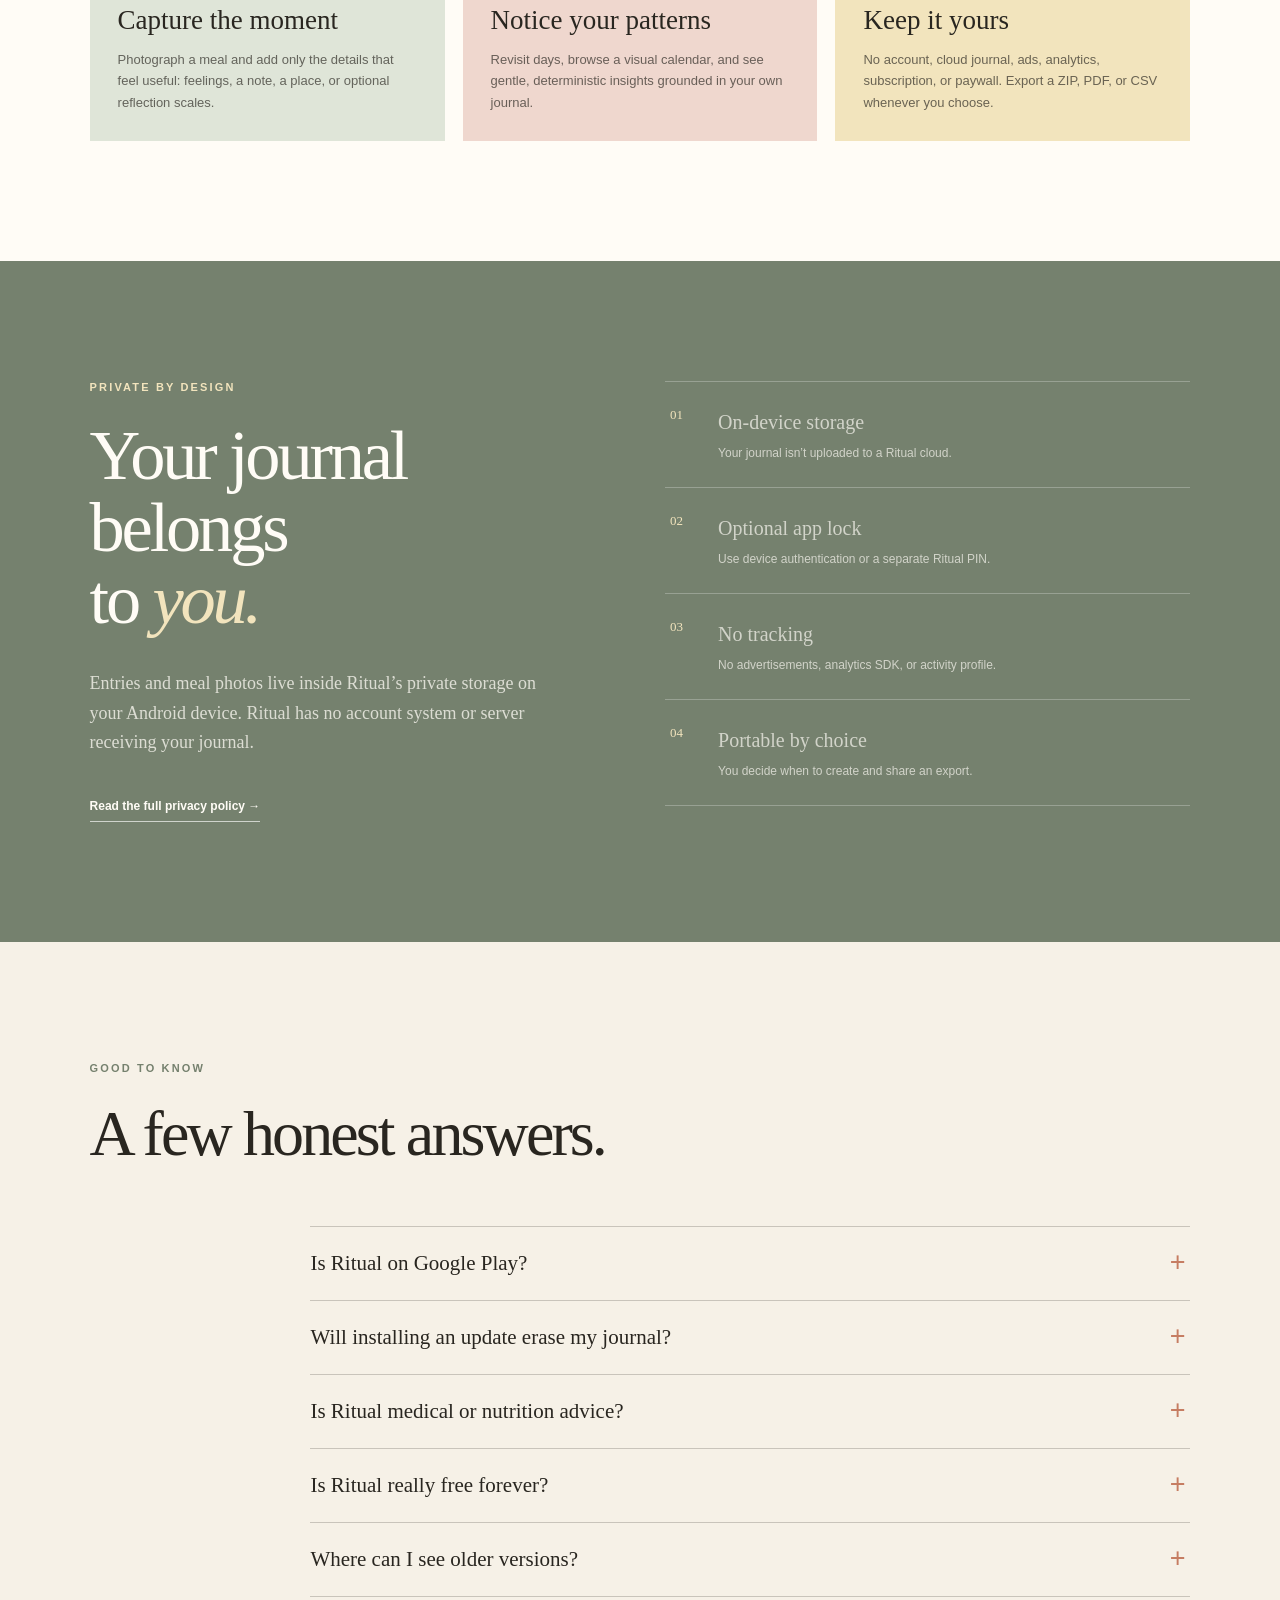
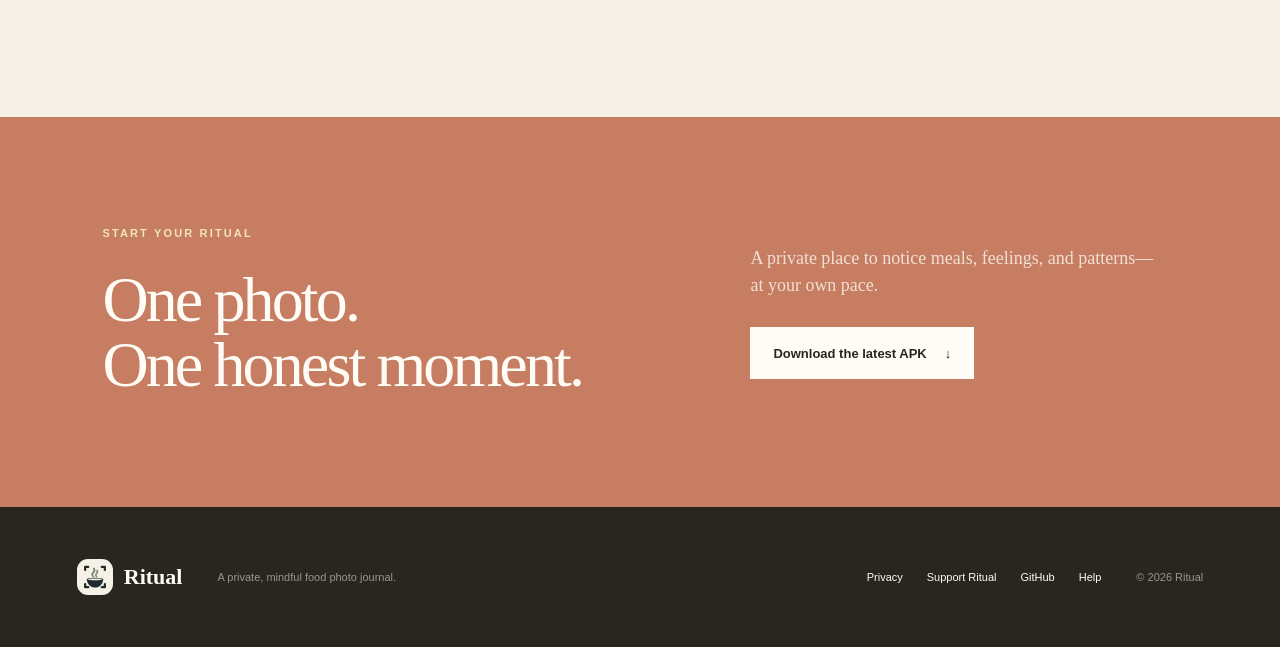
==== commit 4ff029da: "logo update. Old logo was trash" ====
--- a/web/index.html
+++ b/web/index.html
@@ -20,14 +20,17 @@
     <meta property="og:image:height" content="630" />
     <meta name="twitter:card" content="summary_large_image" />
     <link rel="canonical" href="https://ritualapp.nishkamk.com/" />
-    <link rel="icon" href="assets/ritual-logo.png" />
+    <link rel="icon" href="assets/ritual-logo.svg" type="image/svg+xml" />
+    <link rel="icon" href="favicon.ico" sizes="any" />
+    <link rel="apple-touch-icon" href="apple-touch-icon.png" />
+    <link rel="manifest" href="site.webmanifest" />
     <link rel="stylesheet" href="styles.css" />
     <title>Ritual — A private food photo journal</title>
   </head>
   <body>
     <header class="site-header">
       <a class="brand" href="#top" aria-label="Ritual home">
-        <img src="assets/ritual-logo.png" alt="" width="42" height="42" />
+        <img src="assets/ritual-logo.svg" alt="" width="42" height="42" />
         <span>Ritual</span>
       </a>
       <nav aria-label="Main navigation">
@@ -190,7 +193,7 @@
     </main>
 
     <footer>
-      <a class="brand" href="#top"><img src="assets/ritual-logo.png" alt="" width="36" height="36" /><span>Ritual</span></a>
+      <a class="brand" href="#top"><img src="assets/ritual-logo.svg" alt="" width="36" height="36" /><span>Ritual</span></a>
       <p>A private, mindful food photo journal.</p>
       <div><a href="privacy/">Privacy</a><a href="support/">Support Ritual</a><a href="https://github.com/ScoutorcusA/ritual-app">GitHub</a><a href="https://github.com/ScoutorcusA/ritual-app/issues">Help</a></div>
       <small>© <span id="year">2026</span> Ritual</small>
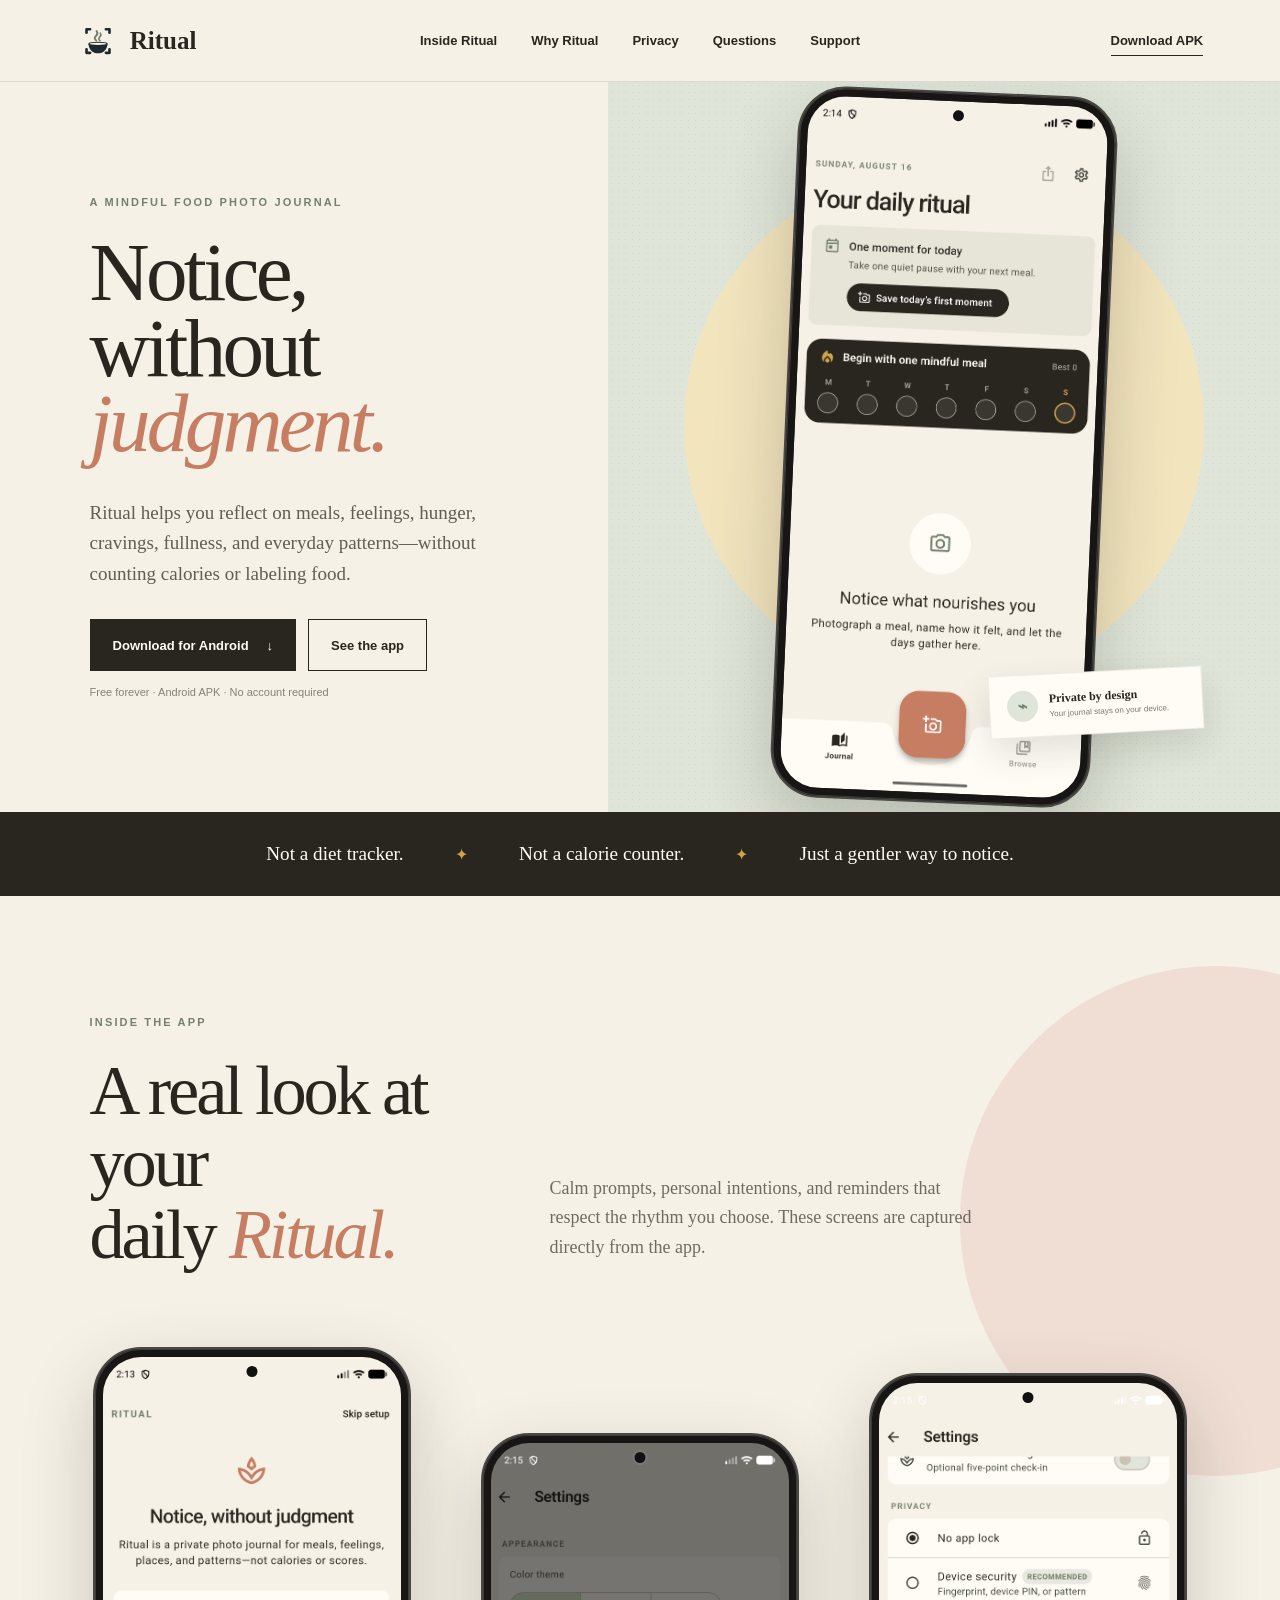
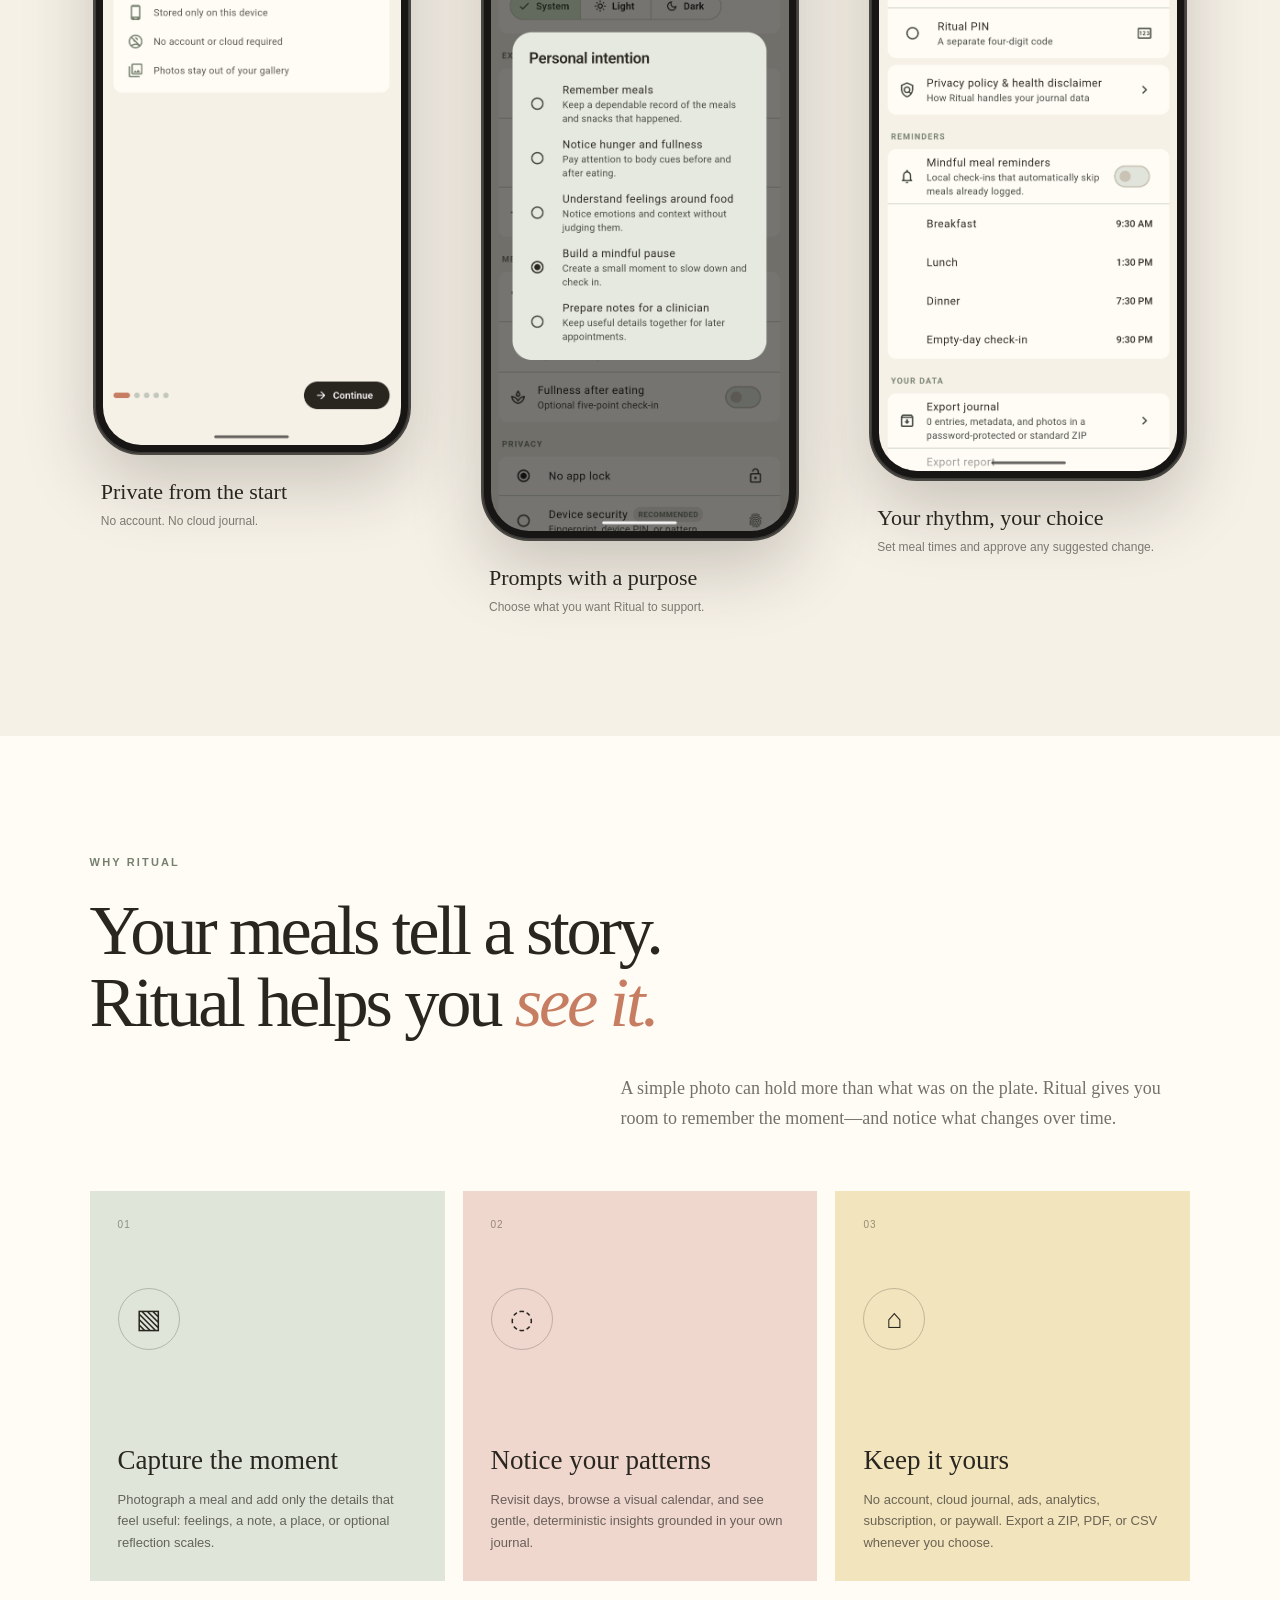
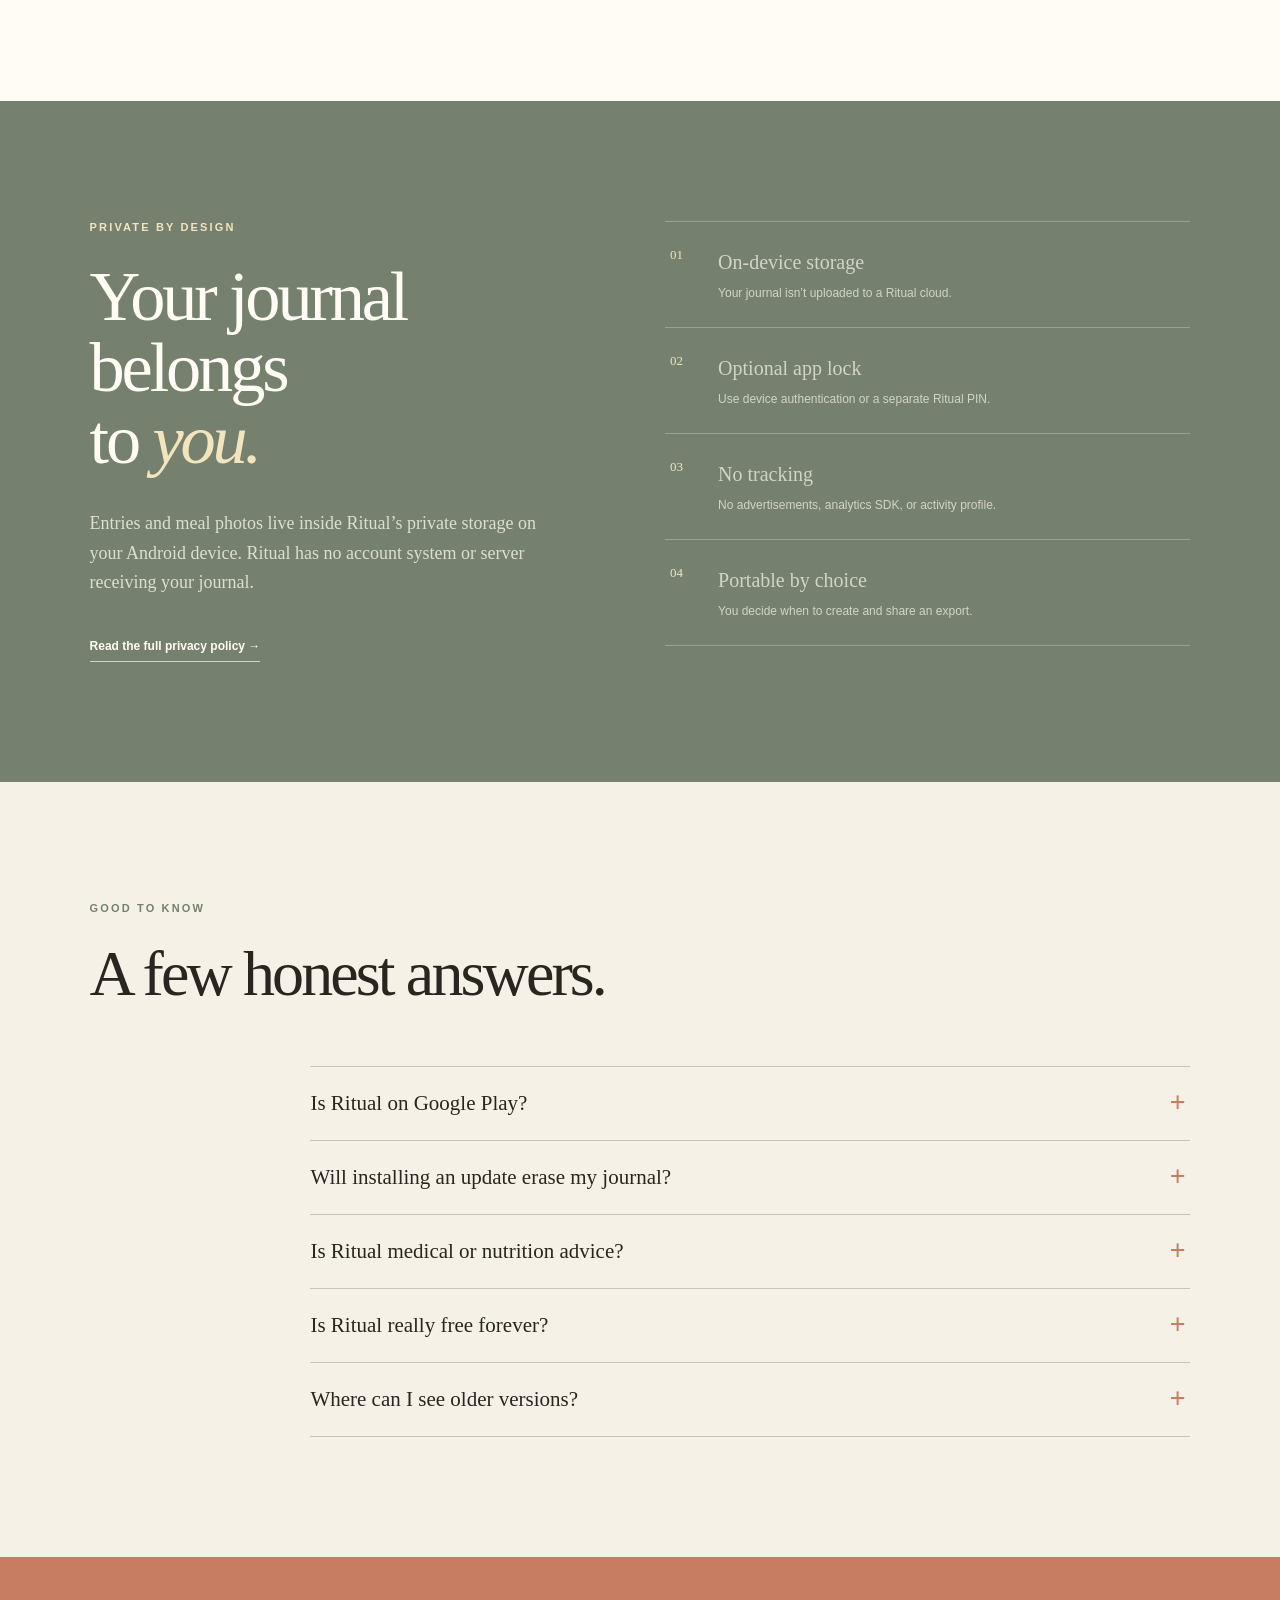
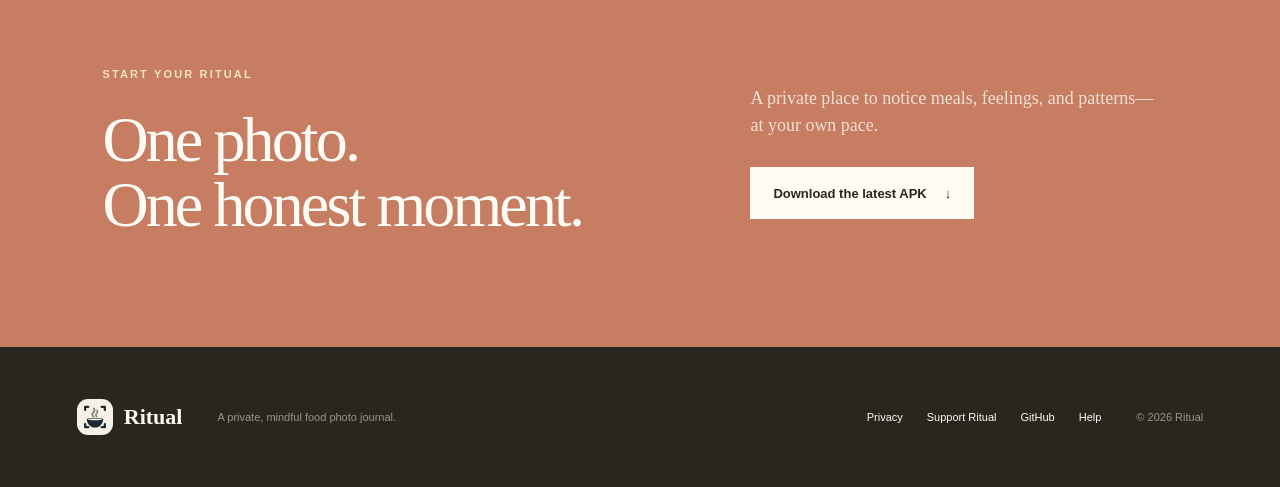
==== commit 95ed88a3: "support for multiple languages, updated website with real screenshots, improved intentions, getting " ====
--- a/web/index.html
+++ b/web/index.html
@@ -34,6 +34,7 @@
         <span>Ritual</span>
       </a>
       <nav aria-label="Main navigation">
+        <a href="#inside-ritual">Inside Ritual</a>
         <a href="#why-ritual">Why Ritual</a>
         <a href="#privacy">Privacy</a>
         <a href="#questions">Questions</a>
@@ -55,37 +56,21 @@
             <a class="button button-primary" href="https://github.com/ScoutorcusA/ritual-app/releases/download/ritual-latest/ritual-latest.apk">
               Download for Android <span aria-hidden="true">↓</span>
             </a>
-            <a class="button button-secondary" href="#why-ritual">See how it works</a>
+            <a class="button button-secondary" href="#inside-ritual">See the app</a>
           </div>
           <p class="download-note">Free forever · Android APK · No account required</p>
         </div>
 
         <div class="hero-visual" aria-label="A preview of the Ritual food journal">
           <div class="sun-disc" aria-hidden="true"></div>
-          <div class="phone">
-            <div class="phone-top"><span>9:41</span><span>● ●</span></div>
-            <div class="phone-heading">
-              <div><small>GOOD MORNING</small><strong>Your journal</strong></div>
-              <div class="avatar">R</div>
-            </div>
-            <div class="streak-card">
-              <span class="leaf" aria-hidden="true">✦</span>
-              <div><strong>4 day rhythm</strong><small>One moment at a time</small></div>
-            </div>
-            <div class="meal-photo" role="img" aria-label="A colorful bowl of food">
-              <span class="bowl"></span>
-              <span class="food food-one"></span>
-              <span class="food food-two"></span>
-              <span class="food food-three"></span>
-              <span class="food food-four"></span>
-              <span class="food food-five"></span>
-            </div>
-            <div class="entry-copy">
-              <div><strong>Lunch</strong><span>12:38 PM</span></div>
-              <p>Calm · Content</p>
-              <small>“A quiet break in the middle of the day.”</small>
-            </div>
-            <div class="phone-tabs"><span>Journal</span><span>Browse</span><span>Insights</span></div>
+          <div class="device-phone hero-phone">
+            <span class="phone-camera" aria-hidden="true"></span>
+            <img
+              src="assets/app-today.png"
+              alt="Ritual’s Today screen showing a mindful first-meal prompt and weekly rhythm"
+              width="1344"
+              height="2992"
+            />
           </div>
           <aside class="privacy-note">
             <span aria-hidden="true">⌁</span>
@@ -100,6 +85,58 @@
         <p>Not a calorie counter.</p>
         <span aria-hidden="true">✦</span>
         <p>Just a gentler way to notice.</p>
+      </section>
+
+      <section class="section app-showcase" id="inside-ritual">
+        <div class="section-heading showcase-heading">
+          <p class="eyebrow">Inside the app</p>
+          <h2>A real look at your<br />daily <em>Ritual.</em></h2>
+          <p>
+            Calm prompts, personal intentions, and reminders that respect the
+            rhythm you choose. These screens are captured directly from the app.
+          </p>
+        </div>
+        <div class="screenshot-stage">
+          <figure class="screen-card screen-card-onboarding">
+            <div class="device-phone">
+              <span class="phone-camera" aria-hidden="true"></span>
+              <img
+                src="assets/app-onboarding.png"
+                alt="Ritual onboarding explaining private on-device storage"
+                loading="lazy"
+                width="1344"
+                height="2992"
+              />
+            </div>
+            <figcaption><strong>Private from the start</strong><span>No account. No cloud journal.</span></figcaption>
+          </figure>
+          <figure class="screen-card screen-card-intention">
+            <div class="device-phone">
+              <span class="phone-camera" aria-hidden="true"></span>
+              <img
+                src="assets/app-intention.png"
+                alt="Ritual’s personal intention choices"
+                loading="lazy"
+                width="1344"
+                height="2992"
+              />
+            </div>
+            <figcaption><strong>Prompts with a purpose</strong><span>Choose what you want Ritual to support.</span></figcaption>
+          </figure>
+          <figure class="screen-card screen-card-reminders">
+            <div class="device-phone">
+              <span class="phone-camera" aria-hidden="true"></span>
+              <img
+                src="assets/app-reminders.png"
+                alt="Ritual reminder settings with editable meal times"
+                loading="lazy"
+                width="1344"
+                height="2992"
+              />
+            </div>
+            <figcaption><strong>Your rhythm, your choice</strong><span>Set meal times and approve any suggested change.</span></figcaption>
+          </figure>
+        </div>
       </section>
 
       <section class="section story" id="why-ritual">
--- a/web/styles.css
+++ b/web/styles.css
@@ -28,6 +28,8 @@
 nav a, footer a, .text-link { transition: opacity .2s ease; }
 nav a:hover, footer a:hover, .text-link:hover { opacity: .58; }
 .header-download { justify-self: end; border-bottom: 1px solid var(--ink); padding: 7px 0; font-size: 13px; font-weight: 750; }
+.language-picker { justify-self: end; min-height: 38px; margin-right: 20px; padding: 0 28px 0 10px; border: 1px solid rgba(41,38,32,.24); border-radius: 0; color: var(--ink); background: var(--paper); font: 650 12px var(--sans); }
+.site-header:has(.language-picker) { grid-template-columns: 1fr auto auto auto; }
 
 .hero { min-height: 730px; display: grid; grid-template-columns: minmax(0, .95fr) minmax(440px, 1.05fr); align-items: center; overflow: hidden; }
 .hero-copy { padding: 85px clamp(30px, 7vw, 108px); }
@@ -46,34 +48,13 @@
 .hero-visual { min-height: 730px; height: 100%; position: relative; display: grid; place-items: center; background: var(--sage-light); overflow: hidden; }
 .hero-visual::before { content: ""; position: absolute; inset: 0; opacity: .2; background-image: radial-gradient(rgba(41,38,32,.4) .55px, transparent .7px); background-size: 7px 7px; }
 .sun-disc { position: absolute; width: 520px; aspect-ratio: 1; border-radius: 50%; background: var(--honey-light); top: 84px; left: 50%; transform: translateX(-50%); }
-.phone { position: relative; z-index: 1; width: 310px; min-height: 603px; background: var(--paper); border: 8px solid var(--ink); border-radius: 43px; padding: 20px 18px 18px; box-shadow: 0 25px 70px rgba(41,38,32,.2); transform: rotate(2.5deg); }
-.phone-top { display: flex; justify-content: space-between; padding: 0 5px 15px; font-size: 8px; font-weight: 800; }
-.phone-heading { display: flex; align-items: center; justify-content: space-between; }
-.phone-heading small { display: block; color: var(--sage); font-size: 7px; font-weight: 800; letter-spacing: 1px; }
-.phone-heading strong { display: block; margin-top: 3px; font-family: var(--serif); font-size: 22px; }
-.avatar { width: 29px; height: 29px; display: grid; place-items: center; border-radius: 50%; color: var(--paper); background: var(--clay); font-family: var(--serif); }
-.streak-card { margin: 15px 0 12px; padding: 11px 12px; display: flex; gap: 10px; align-items: center; border-radius: 15px; background: #f0eadf; }
-.streak-card .leaf { width: 27px; height: 27px; display: grid; place-items: center; color: var(--paper); background: var(--sage); border-radius: 50%; }
-.streak-card strong, .streak-card small { display: block; }
-.streak-card strong { font-family: var(--serif); font-size: 12px; }
-.streak-card small { margin-top: 2px; color: rgba(41,38,32,.6); font-size: 7px; }
-.meal-photo { height: 255px; position: relative; overflow: hidden; border-radius: 21px; background: linear-gradient(135deg, #d6b98d, #9f714f); }
-.meal-photo::before { content: ""; position: absolute; width: 230px; height: 80px; left: 22px; top: 87px; border-radius: 50%; box-shadow: 0 22px 22px rgba(62,34,22,.28); background: #7f634d; }
-.bowl { position: absolute; width: 220px; height: 162px; left: 27px; top: 53px; border-radius: 50%; background: #f6eee0; border: 13px solid #e5d1b2; box-shadow: inset 0 0 0 4px rgba(255,255,255,.6); }
-.food { position: absolute; z-index: 2; border-radius: 50%; filter: saturate(.8); }
-.food-one { width: 72px; height: 55px; left: 59px; top: 87px; background: #778b51; transform: rotate(-18deg); }
-.food-two { width: 69px; height: 52px; left: 136px; top: 87px; background: #c86e4f; }
-.food-three { width: 72px; height: 44px; left: 93px; top: 133px; background: #d9b66a; transform: rotate(20deg); }
-.food-four { width: 45px; height: 43px; left: 153px; top: 136px; background: #744d3e; }
-.food-five { width: 38px; height: 31px; left: 69px; top: 144px; background: #d8dcc1; }
-.entry-copy { padding: 13px 2px; }
-.entry-copy div { display: flex; justify-content: space-between; align-items: baseline; }
-.entry-copy strong { font-family: var(--serif); font-size: 17px; }
-.entry-copy span, .entry-copy small { color: rgba(41,38,32,.56); font-size: 8px; }
-.entry-copy p { margin: 5px 0; color: var(--clay); font-size: 9px; font-weight: 700; }
-.entry-copy small { font-family: var(--serif); font-size: 9px; }
-.phone-tabs { position: absolute; bottom: 15px; left: 18px; right: 18px; padding-top: 12px; display: flex; justify-content: space-around; border-top: 1px solid var(--mist); color: rgba(41,38,32,.52); font-size: 7px; }
-.phone-tabs span:first-child { color: var(--sage); font-weight: 800; }
+.device-phone { position: relative; width: 100%; aspect-ratio: 1344 / 2992; padding: 8px; overflow: hidden; border: 2px solid #4a4843; border-radius: 48px; background: #171614; box-shadow: 0 28px 70px rgba(41,38,32,.22), inset 0 0 0 1px rgba(255,255,255,.16); }
+.device-phone::before, .device-phone::after { content: ""; position: absolute; z-index: 3; left: -4px; width: 4px; border-radius: 3px 0 0 3px; background: #34322f; }
+.device-phone::before { top: 18%; height: 10%; }
+.device-phone::after { top: 31%; height: 16%; }
+.device-phone img { width: 100%; height: 100%; object-fit: cover; border-radius: 38px; background: var(--cream); }
+.phone-camera { position: absolute; z-index: 4; top: 17px; left: 50%; width: 11px; height: 11px; transform: translateX(-50%); border-radius: 50%; background: #111; box-shadow: 0 0 0 2px rgba(255,255,255,.08); }
+.hero-phone { z-index: 1; width: min(320px, 56%); transform: rotate(2.5deg); }
 .privacy-note { position: absolute; z-index: 2; right: clamp(16px, 6vw, 100px); bottom: 78px; width: 214px; padding: 15px 17px; display: flex; align-items: center; gap: 11px; background: var(--paper); border: 1px solid rgba(41,38,32,.08); box-shadow: 0 15px 34px rgba(41,38,32,.13); transform: rotate(-3deg); }
 .privacy-note > span { width: 31px; height: 31px; display: grid; place-items: center; border-radius: 50%; background: var(--sage-light); color: var(--sage); font-weight: 900; }
 .privacy-note strong, .privacy-note small { display: block; }
@@ -83,6 +64,20 @@
 .principle-strip { min-height: 84px; padding: 18px 5vw; display: flex; align-items: center; justify-content: center; gap: clamp(18px, 4vw, 62px); background: var(--ink); color: var(--paper); text-align: center; }
 .principle-strip p { margin: 0; font-family: var(--serif); font-size: clamp(15px, 1.5vw, 21px); }
 .principle-strip span { color: var(--honey); }
+.app-showcase { position: relative; overflow: hidden; background: var(--cream); }
+.app-showcase::before { content: ""; position: absolute; width: 510px; aspect-ratio: 1; right: -190px; top: 70px; border-radius: 50%; background: var(--clay-light); opacity: .72; }
+.showcase-heading { position: relative; z-index: 1; display: grid; grid-template-columns: 1fr minmax(280px, 430px); column-gap: 80px; align-items: end; }
+.showcase-heading .eyebrow, .showcase-heading h2 { grid-column: 1; }
+.showcase-heading > p:last-child { grid-column: 2; grid-row: 1 / span 2; margin: 0 0 8px; color: rgba(41,38,32,.66); font-family: var(--serif); font-size: 18px; line-height: 1.65; }
+.screenshot-stage { margin-top: 76px; display: grid; grid-template-columns: repeat(3, minmax(0, 1fr)); gap: clamp(24px, 5vw, 78px); align-items: start; }
+.screen-card { min-width: 0; margin: 0; }
+.screen-card .device-phone { max-width: 318px; margin: 0 auto; }
+.screen-card-intention { margin-top: 86px; }
+.screen-card-reminders { margin-top: 26px; }
+.screen-card figcaption { max-width: 318px; margin: 24px auto 0; padding: 0 8px; }
+.screen-card figcaption strong, .screen-card figcaption span { display: block; }
+.screen-card figcaption strong { font-family: var(--serif); font-size: 22px; font-weight: 400; }
+.screen-card figcaption span { margin-top: 7px; color: rgba(41,38,32,.58); font-size: 12px; line-height: 1.55; }
 .section { padding: 120px clamp(24px, 7vw, 110px); }
 .story { background: var(--paper); }
 .section-heading { max-width: 890px; }
@@ -170,10 +165,14 @@
 
 @media (max-width: 980px) {
   .site-header { grid-template-columns: 1fr auto; }
+  .site-header:has(.language-picker) { grid-template-columns: 1fr auto auto; }
   nav { display: none; }
   .hero { grid-template-columns: 1fr; }
   .hero-copy { padding-top: 75px; padding-bottom: 75px; }
   .hero-visual { min-height: 680px; }
+  .showcase-heading { display: block; }
+  .showcase-heading > p:last-child { max-width: 540px; margin-top: 28px; }
+  .screenshot-stage { gap: 24px; }
   .feature-grid { grid-template-columns: 1fr; }
   .feature-card { min-height: 290px; }
   .feature-icon { margin-top: 35px; }
@@ -193,18 +192,22 @@
   .site-header .brand { font-size: 21px; }
   .site-header .brand img { width: 35px; height: 35px; }
   .header-download { font-size: 12px; }
+  .language-picker { max-width: 92px; margin-right: 8px; }
   .hero-copy { padding: 68px 22px 62px; }
   h1 { font-size: 61px; }
   .hero-intro { font-size: 17px; }
   .hero-actions { flex-direction: column; }
   .button { width: 100%; }
   .hero-visual { min-height: 625px; }
-  .phone { width: 282px; transform: rotate(1deg) scale(.92); }
+  .hero-phone { width: 272px; transform: rotate(1deg); }
   .privacy-note { right: 8px; bottom: 32px; }
   .principle-strip { padding: 24px 12px; gap: 10px; flex-wrap: wrap; }
   .principle-strip p { flex: 1 1 38%; font-size: 14px; }
   .principle-strip p:last-child { flex-basis: 100%; }
   .section { padding: 85px 22px; }
+  .screenshot-stage { margin-top: 55px; grid-template-columns: 1fr; gap: 58px; }
+  .screen-card-intention, .screen-card-reminders { margin-top: 0; }
+  .screen-card .device-phone { width: min(294px, 84vw); }
   h2 { font-size: 48px; }
   .section-lede { margin-top: 28px; }
   .feature-card { min-height: 340px; }
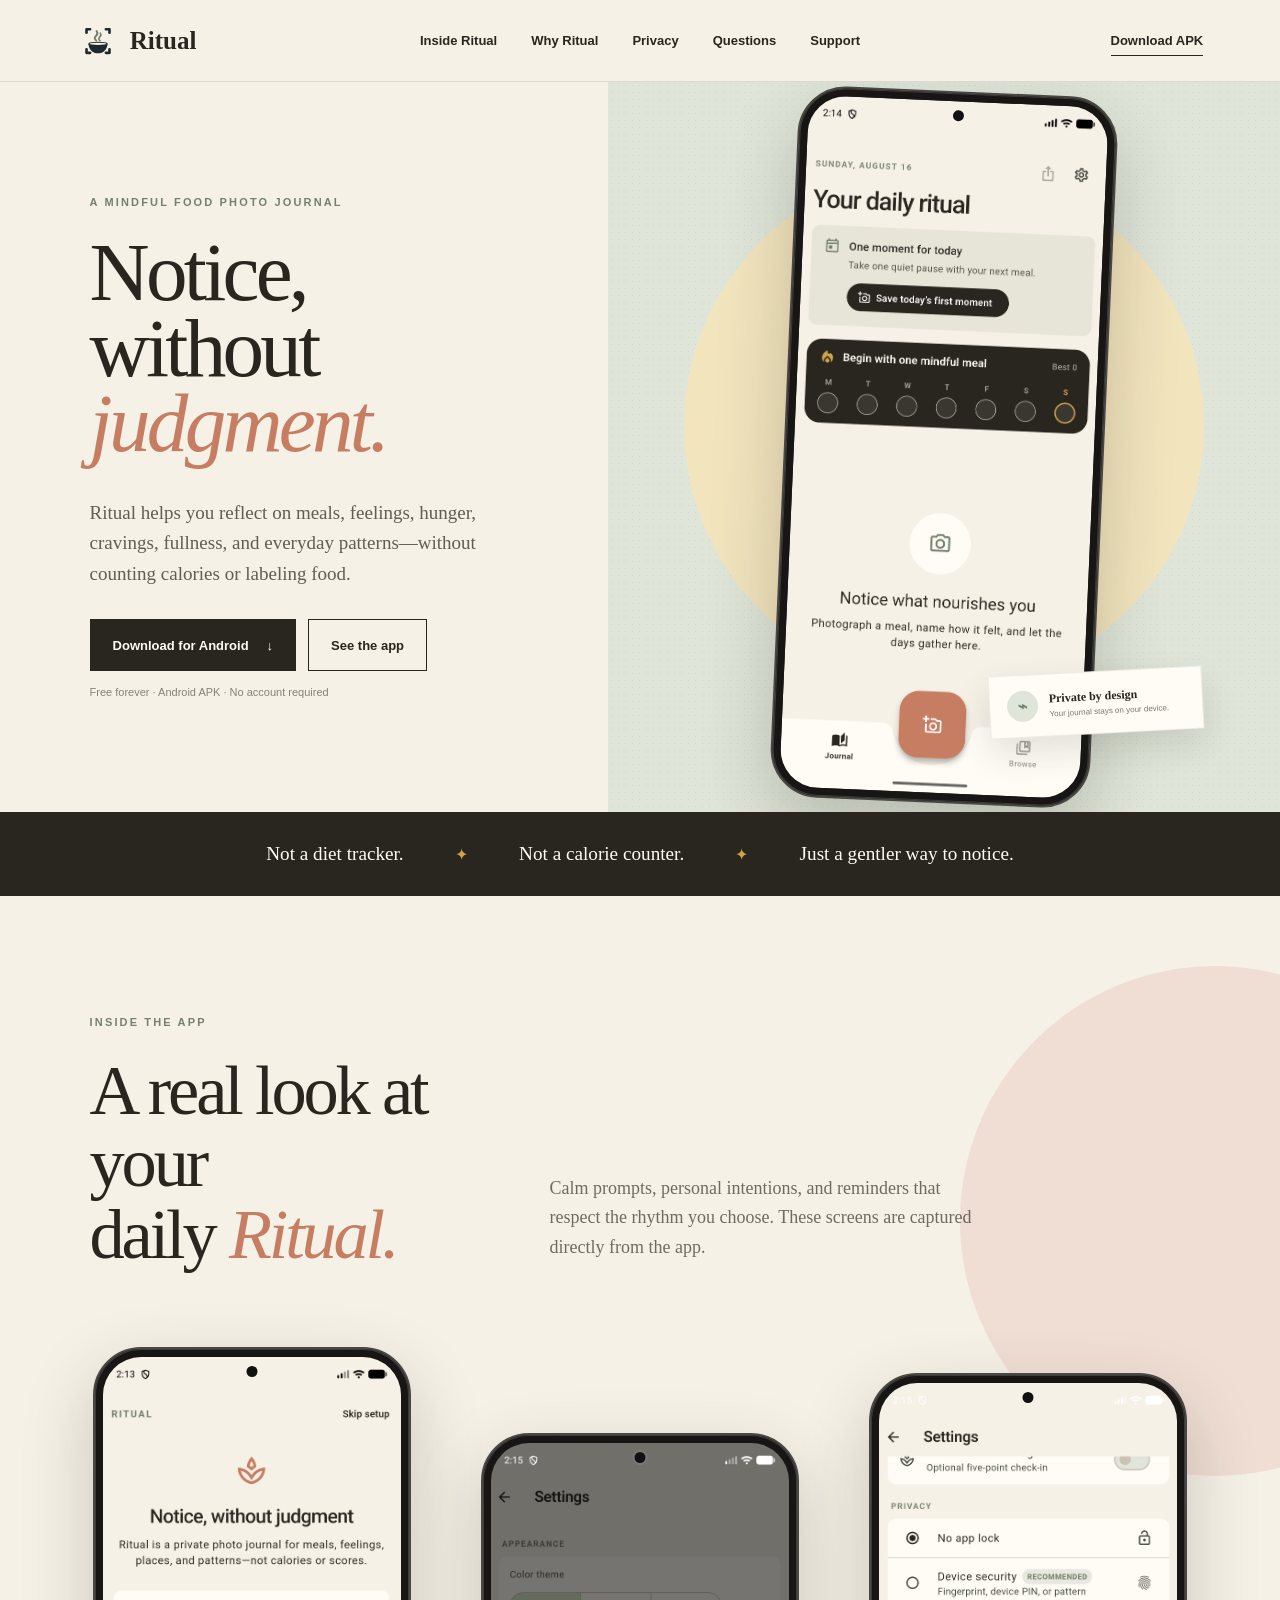
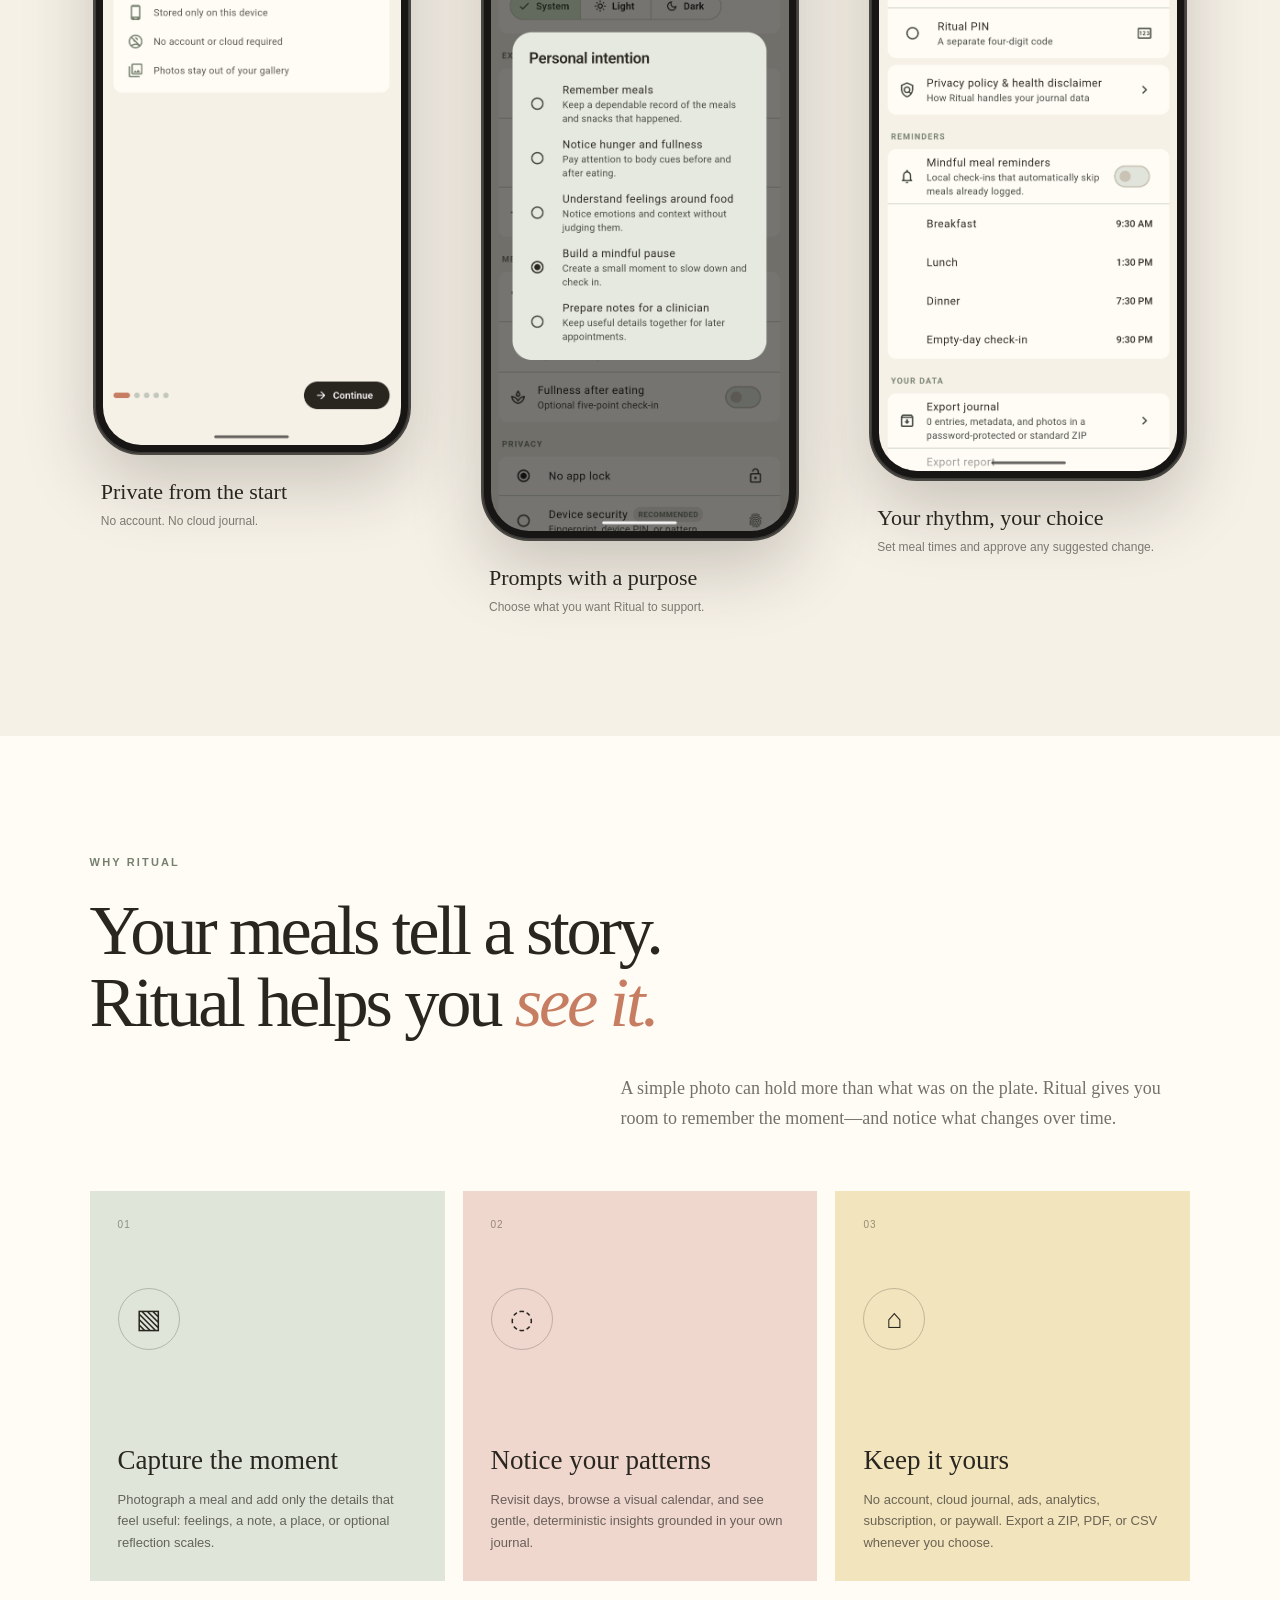
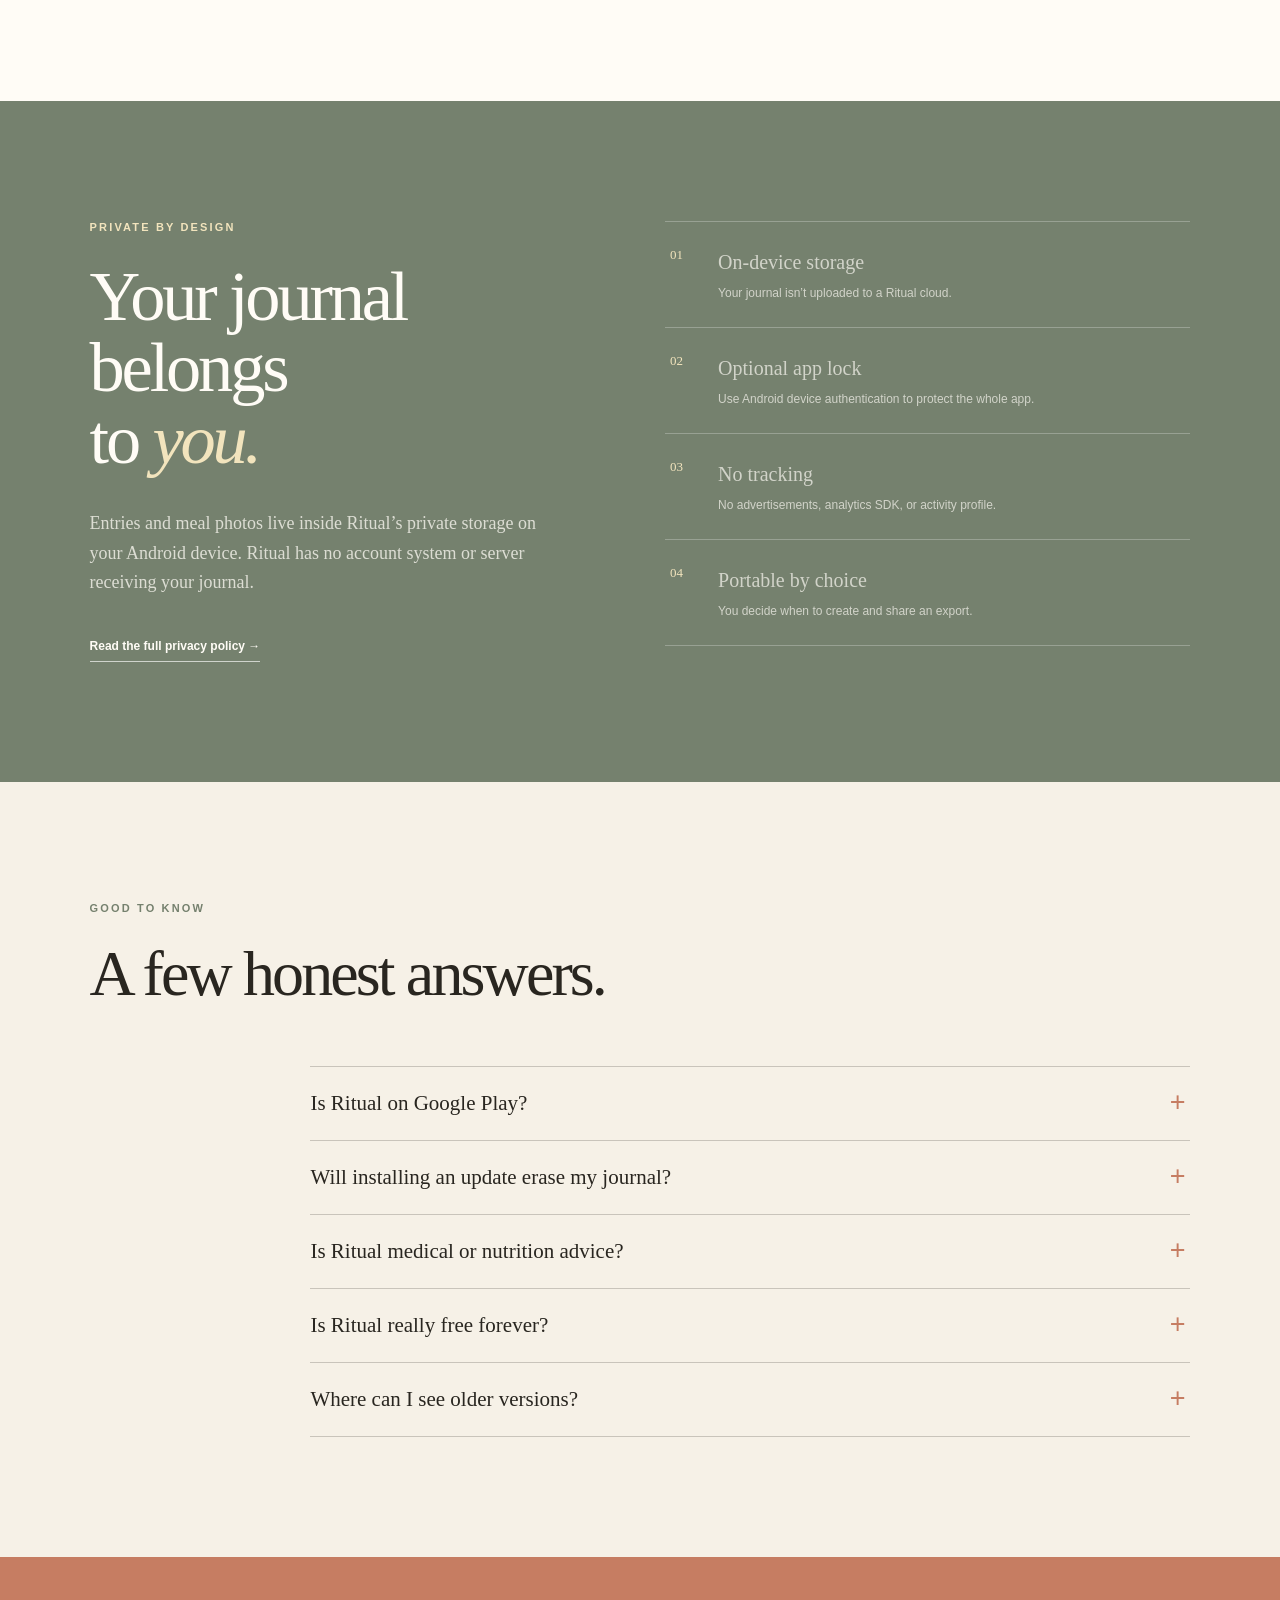
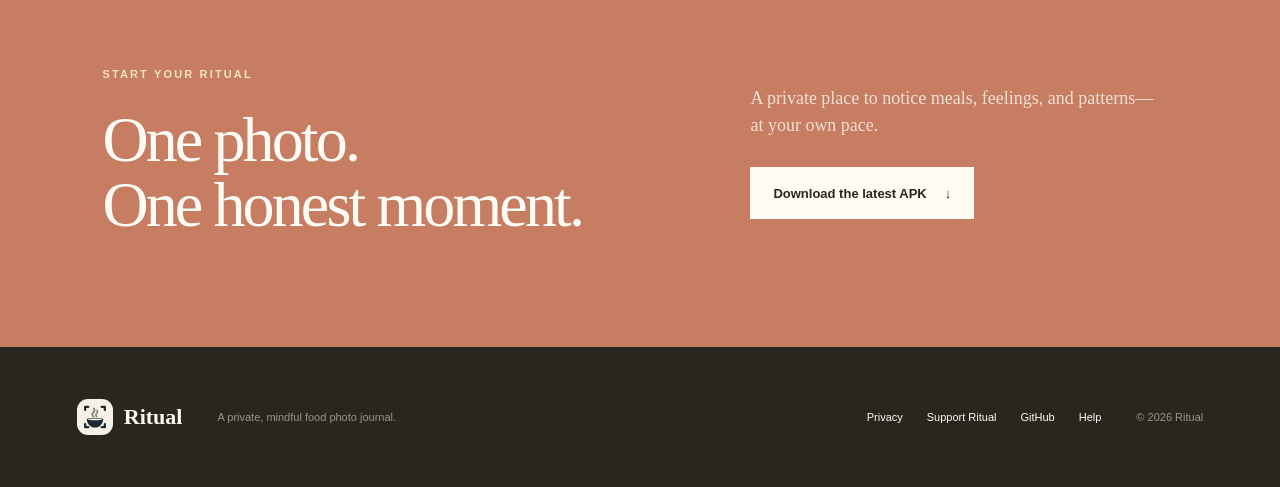
==== commit 96fcd6c3: "removed the 4 digit pin. Now exclusively using device authentication. Also worked on the authenticat" ====
--- a/web/index.html
+++ b/web/index.html
@@ -182,7 +182,7 @@
         </div>
         <div class="privacy-list">
           <div><span aria-hidden="true">01</span><p><strong>On-device storage</strong>Your journal isn’t uploaded to a Ritual cloud.</p></div>
-          <div><span aria-hidden="true">02</span><p><strong>Optional app lock</strong>Use device authentication or a separate Ritual PIN.</p></div>
+          <div><span aria-hidden="true">02</span><p><strong>Optional app lock</strong>Use Android device authentication to protect the whole app.</p></div>
           <div><span aria-hidden="true">03</span><p><strong>No tracking</strong>No advertisements, analytics SDK, or activity profile.</p></div>
           <div><span aria-hidden="true">04</span><p><strong>Portable by choice</strong>You decide when to create and share an export.</p></div>
         </div>
